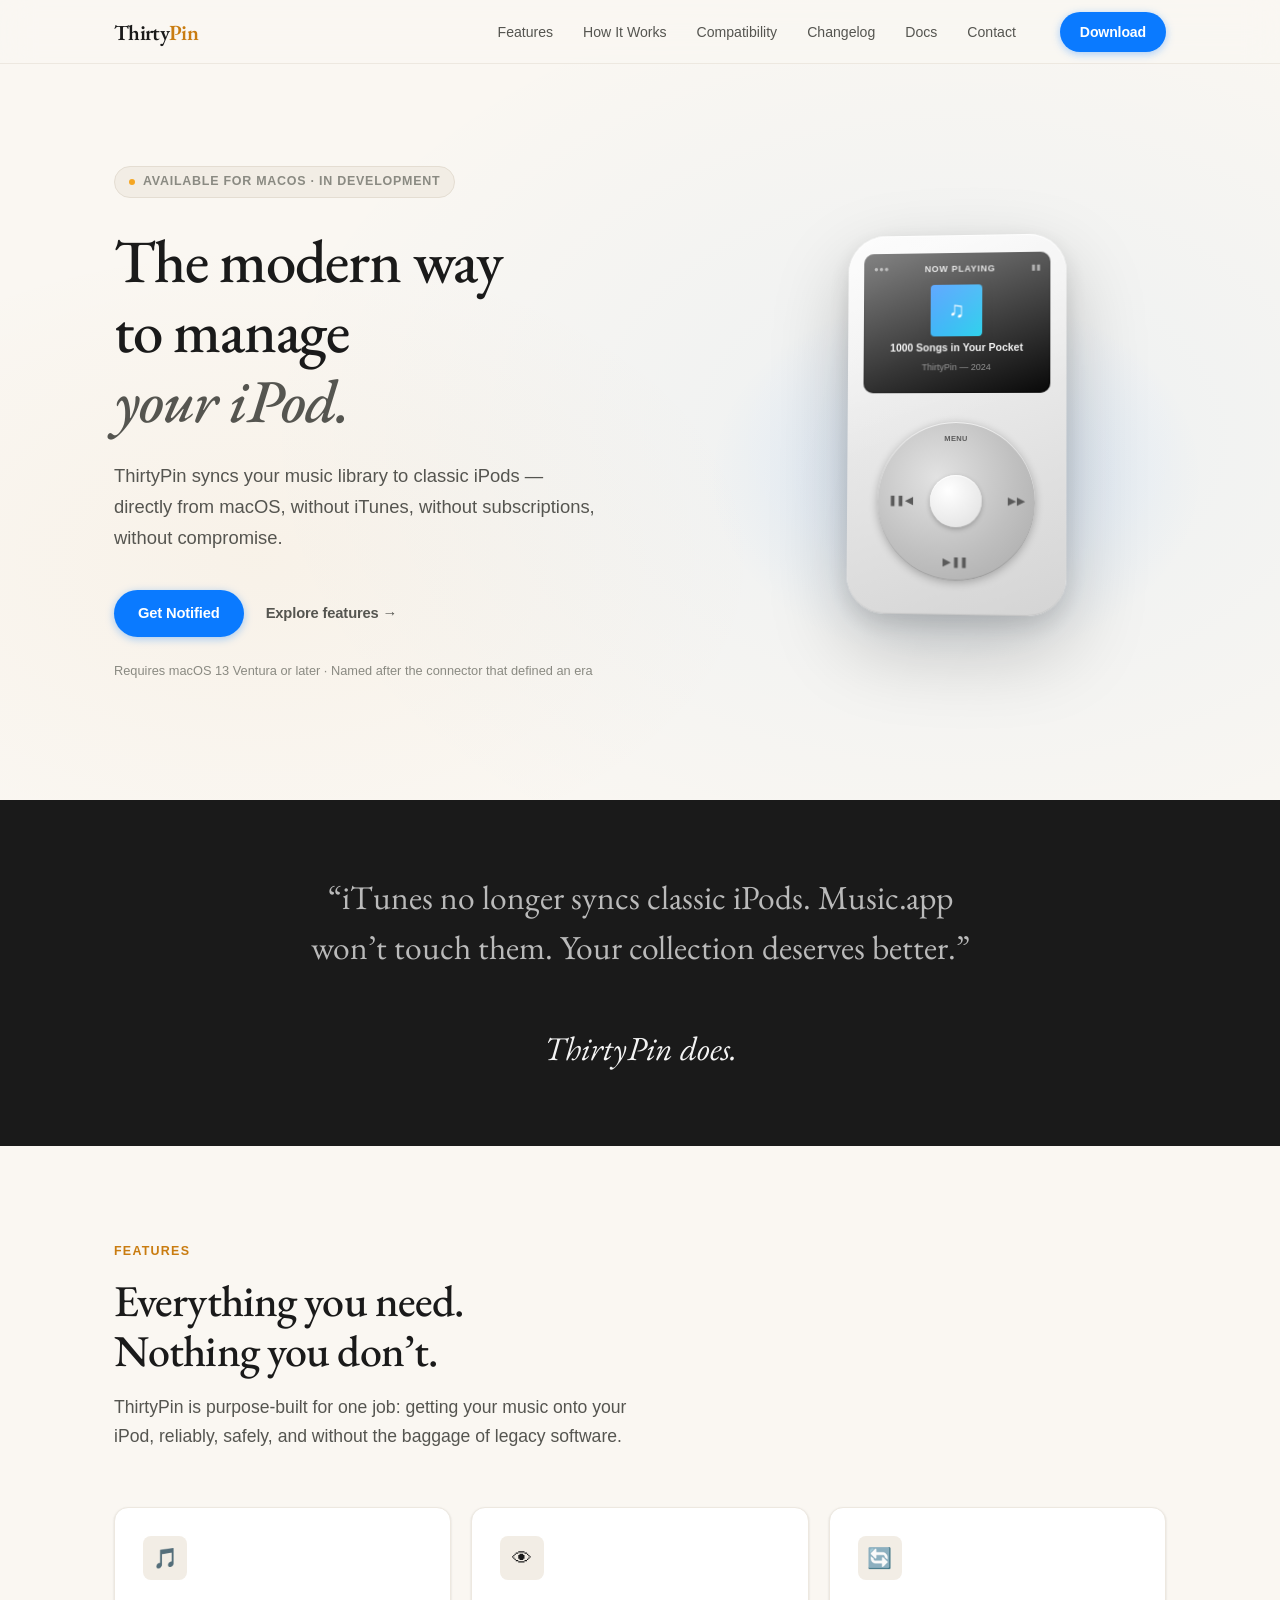
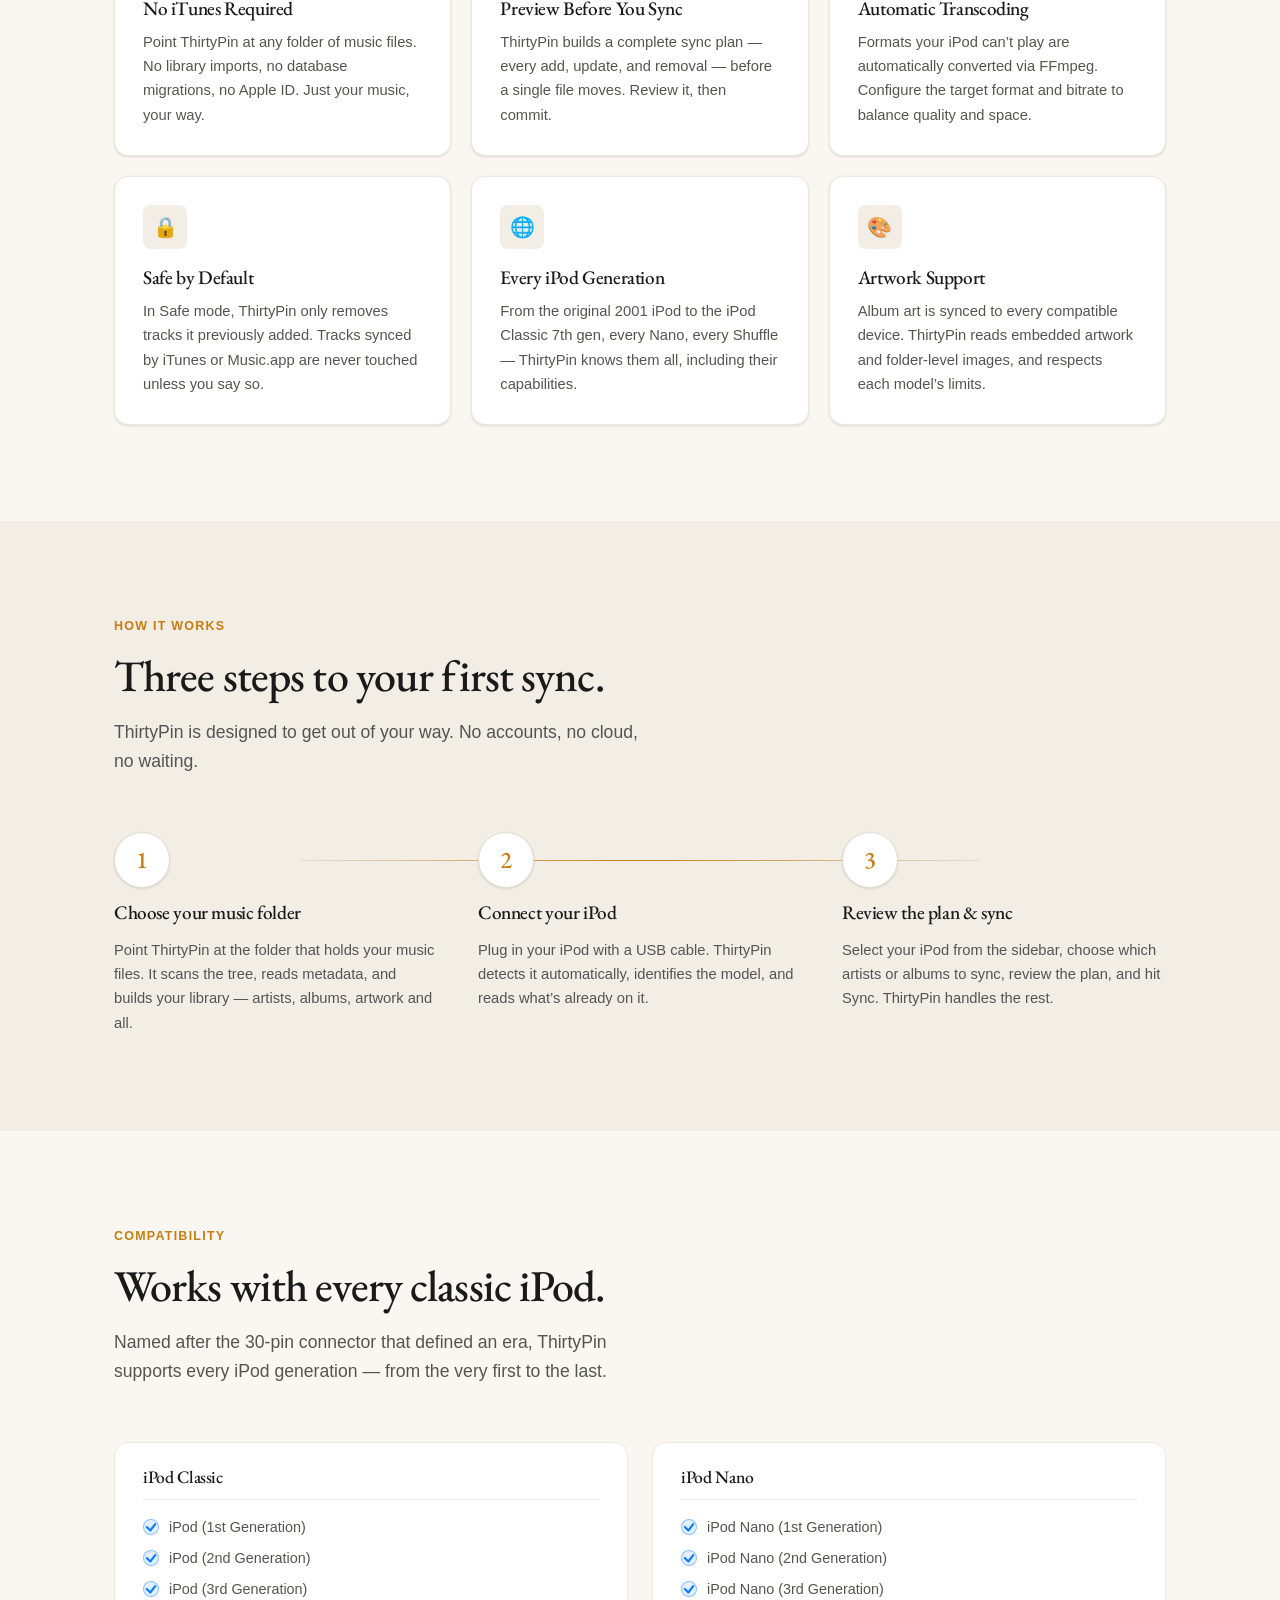
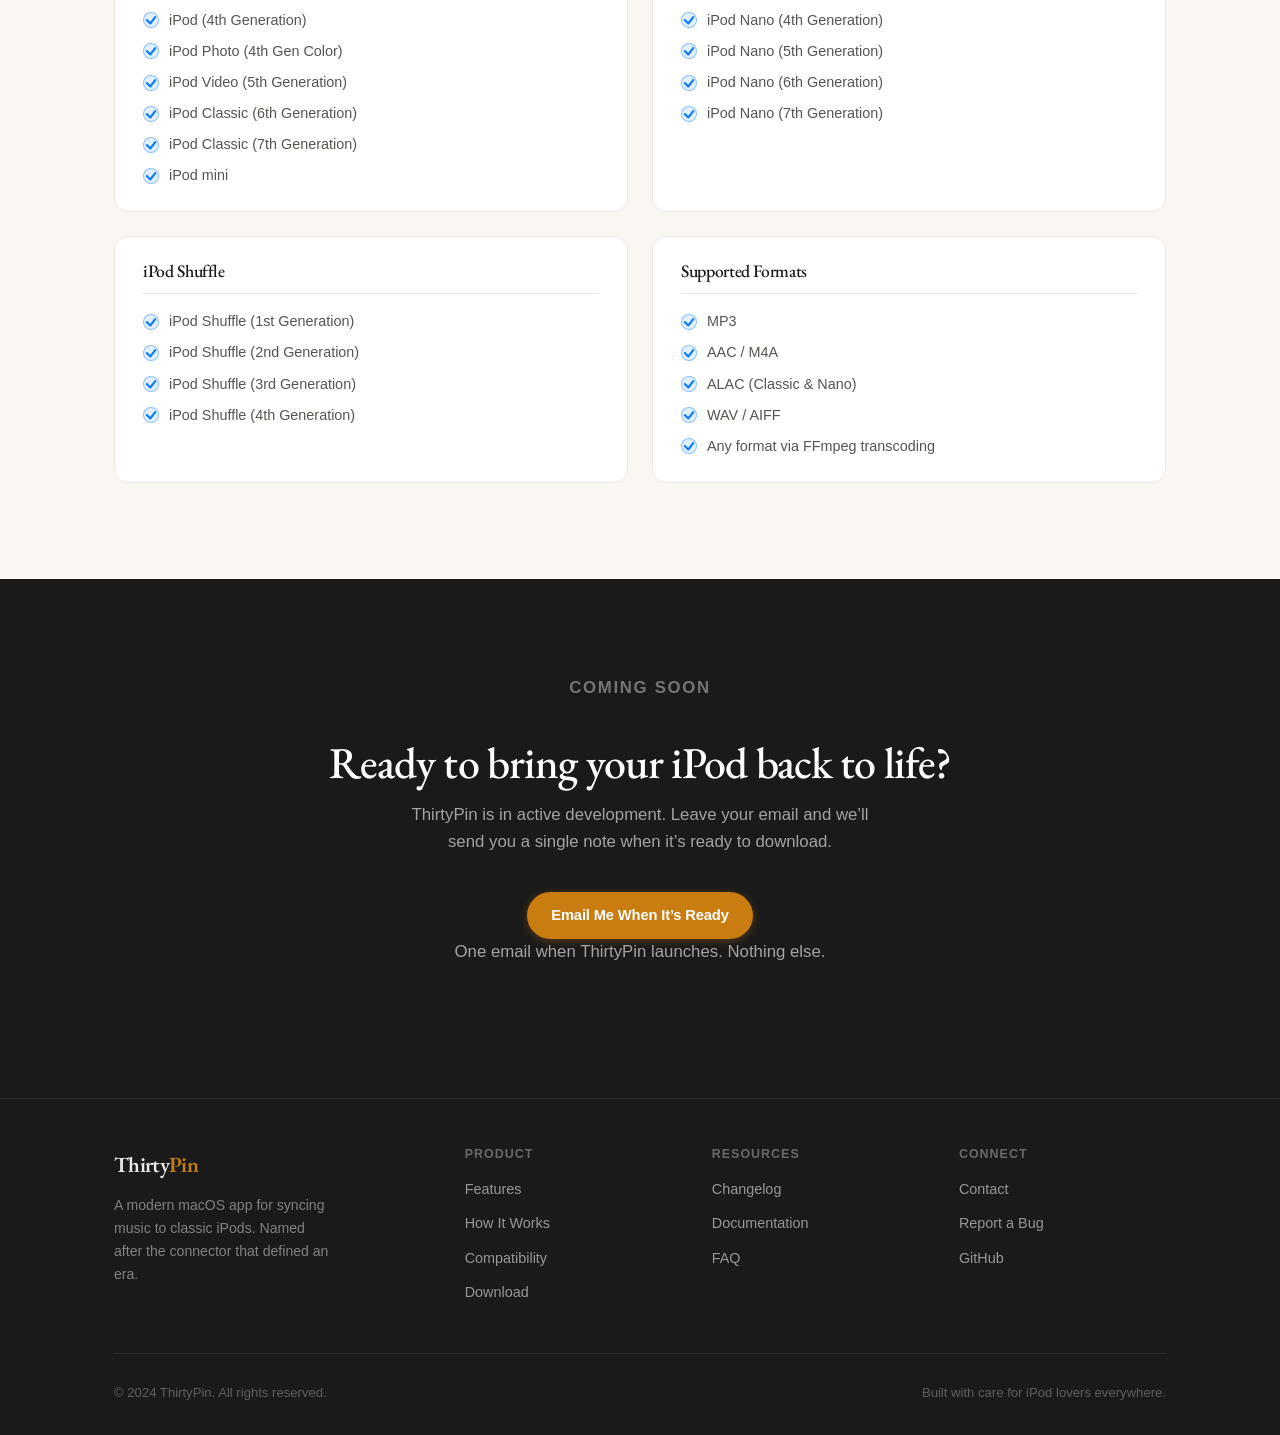
==== index.html @ 33ec05eb "Initial website for ThirtyPin Static marketing site with landing page, changelog, docs/FAQ, and cont" ====
<!DOCTYPE html>
<html lang="en">
<head>
  <meta charset="UTF-8">
  <meta name="viewport" content="width=device-width, initial-scale=1.0">
  <title>ThirtyPin &mdash; The modern way to manage your iPod</title>
  <meta name="description" content="ThirtyPin is a native macOS app for syncing music libraries to classic iPods. No iTunes required. Supports every iPod ever made.">
  <meta property="og:title" content="ThirtyPin &mdash; The modern way to manage your iPod">
  <meta property="og:description" content="Sync your music library to classic iPods, directly from macOS. No iTunes, no subscriptions.">
  <meta property="og:type" content="website">
  <link rel="preconnect" href="https://fonts.googleapis.com">
  <link rel="preconnect" href="https://fonts.gstatic.com" crossorigin>
  <link href="https://fonts.googleapis.com/css2?family=EB+Garamond:ital,wght@0,400;0,500;0,600;1,400;1,500&display=swap" rel="stylesheet">
  <link rel="stylesheet" href="css/style.css">
</head>
<body>

<!-- ===== NAV ===== -->
<nav class="nav" aria-label="Main navigation">
  <div class="container nav-inner">
    <a href="index.html" class="logo">Thirty<span class="logo-pin">Pin</span></a>
    <ul class="nav-links">
      <li><a href="#features">Features</a></li>
      <li><a href="#how-it-works">How It Works</a></li>
      <li><a href="#compatibility">Compatibility</a></li>
      <li><a href="changelog.html">Changelog</a></li>
      <li><a href="docs.html">Docs</a></li>
      <li><a href="contact.html">Contact</a></li>
    </ul>
    <a href="#download" class="btn btn-primary nav-cta">Download</a>
    <button class="hamburger" aria-label="Open menu" aria-expanded="false">
      <span></span><span></span><span></span>
    </button>
  </div>
</nav>

<!-- Mobile nav drawer -->
<div class="mobile-nav" role="navigation">
  <a href="#features">Features</a>
  <a href="#how-it-works">How It Works</a>
  <a href="#compatibility">Compatibility</a>
  <a href="changelog.html">Changelog</a>
  <a href="docs.html">Docs</a>
  <a href="contact.html">Contact</a>
  <a href="#download" class="btn btn-primary" style="margin-top:8px;justify-content:center;">Download</a>
</div>

<main>

  <!-- ===== HERO ===== -->
  <section class="hero">
    <div class="container hero-inner">

      <div class="hero-text">
        <div class="hero-label">
          <span class="hero-label-dot"></span>
          Available for macOS &middot; In Development
        </div>
        <h1 class="hero-title">
          The modern way<br>
          to manage<br>
          <em>your iPod.</em>
        </h1>
        <p class="hero-desc">
          ThirtyPin syncs your music library to classic iPods&nbsp;&mdash; directly from macOS,
          without iTunes, without subscriptions, without compromise.
        </p>
        <div class="hero-actions">
          <a href="#download" class="btn btn-primary">Get Notified</a>
          <a href="#features" class="btn btn-ghost">Explore features &rarr;</a>
        </div>
        <p class="hero-note">Requires macOS 13 Ventura or later &middot; Named after the connector that defined an era</p>
      </div>

      <div class="hero-visual">
        <div class="ipod-glow"></div>
        <div class="ipod-wrap">
          <div class="ipod" aria-hidden="true">

            <!-- Screen -->
            <div class="ipod-screen">
              <div class="now-playing">
                <div class="np-header">
                  <span>&#9679;&#9679;&#9679;</span>
                  <span class="np-header-title">Now Playing</span>
                  <span>&#9646;&#9646;</span>
                </div>
                <div class="np-art">
                  <span class="np-art-note">&#9835;</span>
                </div>
                <div class="np-track">1000 Songs in Your Pocket</div>
                <div class="np-artist">ThirtyPin &mdash; 2024</div>
                <div class="np-progress-track">
                  <div class="np-progress-fill"></div>
                </div>
                <div class="np-times">
                  <span>1:23</span>
                  <span>-2:47</span>
                </div>
              </div>
            </div>

            <!-- Click wheel -->
            <div class="ipod-controls">
              <div class="ipod-wheel">
                <span class="wheel-label top">MENU</span>
                <span class="wheel-label right">&#9654;&#9654;</span>
                <span class="wheel-label bottom">&#9654;&#10074;&#10074;</span>
                <span class="wheel-label left">&#10074;&#10074;&#9664;</span>
                <div class="wheel-center"></div>
              </div>
            </div>

          </div>
        </div>
      </div>

    </div>
  </section>

  <!-- ===== PROBLEM BAND ===== -->
  <section class="problem-band">
    <div class="container">
      <blockquote class="problem-quote">
        &ldquo;iTunes no longer syncs classic iPods. Music.app won&rsquo;t touch them.
        Your collection deserves better.&rdquo;<br><br>
        <em>ThirtyPin does.</em>
      </blockquote>
    </div>
  </section>

  <!-- ===== FEATURES ===== -->
  <section id="features" class="features">
    <div class="container">
      <p class="eyebrow fade-up">Features</p>
      <h2 class="section-title fade-up">Everything you need.<br>Nothing you don&rsquo;t.</h2>
      <p class="section-subtitle fade-up">
        ThirtyPin is purpose-built for one job: getting your music onto your iPod,
        reliably, safely, and without the baggage of legacy software.
      </p>

      <div class="feature-grid">

        <div class="feature-card fade-up">
          <div class="feature-icon">&#127925;</div>
          <h3>No iTunes Required</h3>
          <p>Point ThirtyPin at any folder of music files. No library imports, no database migrations, no Apple ID. Just your music, your way.</p>
        </div>

        <div class="feature-card fade-up">
          <div class="feature-icon">&#128065;</div>
          <h3>Preview Before You Sync</h3>
          <p>ThirtyPin builds a complete sync plan &mdash; every add, update, and removal &mdash; before a single file moves. Review it, then commit.</p>
        </div>

        <div class="feature-card fade-up">
          <div class="feature-icon">&#128260;</div>
          <h3>Automatic Transcoding</h3>
          <p>Formats your iPod can&rsquo;t play are automatically converted via FFmpeg. Configure the target format and bitrate to balance quality and space.</p>
        </div>

        <div class="feature-card fade-up">
          <div class="feature-icon">&#128274;</div>
          <h3>Safe by Default</h3>
          <p>In Safe mode, ThirtyPin only removes tracks it previously added. Tracks synced by iTunes or Music.app are never touched unless you say so.</p>
        </div>

        <div class="feature-card fade-up">
          <div class="feature-icon">&#127760;</div>
          <h3>Every iPod Generation</h3>
          <p>From the original 2001 iPod to the iPod Classic 7th gen, every Nano, every Shuffle &mdash; ThirtyPin knows them all, including their capabilities.</p>
        </div>

        <div class="feature-card fade-up">
          <div class="feature-icon">&#127912;</div>
          <h3>Artwork Support</h3>
          <p>Album art is synced to every compatible device. ThirtyPin reads embedded artwork and folder-level images, and respects each model&rsquo;s limits.</p>
        </div>

      </div>
    </div>
  </section>

  <!-- ===== HOW IT WORKS ===== -->
  <section id="how-it-works" class="how-it-works">
    <div class="container">
      <p class="eyebrow fade-up">How It Works</p>
      <h2 class="section-title fade-up">Three steps to your first sync.</h2>
      <p class="section-subtitle fade-up">
        ThirtyPin is designed to get out of your way. No accounts, no cloud, no waiting.
      </p>

      <div class="steps">

        <div class="step fade-up">
          <div class="step-number">1</div>
          <h3>Choose your music folder</h3>
          <p>
            Point ThirtyPin at the folder that holds your music files. It scans the tree,
            reads metadata, and builds your library &mdash; artists, albums, artwork and all.
          </p>
        </div>

        <div class="step fade-up">
          <div class="step-number">2</div>
          <h3>Connect your iPod</h3>
          <p>
            Plug in your iPod with a USB cable. ThirtyPin detects it automatically,
            identifies the model, and reads what&rsquo;s already on it.
          </p>
        </div>

        <div class="step fade-up">
          <div class="step-number">3</div>
          <h3>Review the plan &amp; sync</h3>
          <p>
            Select your iPod from the sidebar, choose which artists or albums to sync,
            review the plan, and hit Sync. ThirtyPin handles the rest.
          </p>
        </div>

      </div>
    </div>
  </section>

  <!-- ===== COMPATIBILITY ===== -->
  <section id="compatibility" class="compatibility">
    <div class="container">
      <p class="eyebrow fade-up">Compatibility</p>
      <h2 class="section-title fade-up">Works with every classic iPod.</h2>
      <p class="section-subtitle fade-up">
        Named after the 30-pin connector that defined an era, ThirtyPin supports
        every iPod generation &mdash; from the very first to the last.
      </p>

      <div class="device-categories fade-up">

        <div class="device-category">
          <h3>iPod Classic</h3>
          <ul class="device-list">
            <li class="device-item">iPod (1st Generation)</li>
            <li class="device-item">iPod (2nd Generation)</li>
            <li class="device-item">iPod (3rd Generation)</li>
            <li class="device-item">iPod (4th Generation)</li>
            <li class="device-item">iPod Photo (4th Gen Color)</li>
            <li class="device-item">iPod Video (5th Generation)</li>
            <li class="device-item">iPod Classic (6th Generation)</li>
            <li class="device-item">iPod Classic (7th Generation)</li>
            <li class="device-item">iPod mini</li>
          </ul>
        </div>

        <div class="device-category">
          <h3>iPod Nano</h3>
          <ul class="device-list">
            <li class="device-item">iPod Nano (1st Generation)</li>
            <li class="device-item">iPod Nano (2nd Generation)</li>
            <li class="device-item">iPod Nano (3rd Generation)</li>
            <li class="device-item">iPod Nano (4th Generation)</li>
            <li class="device-item">iPod Nano (5th Generation)</li>
            <li class="device-item">iPod Nano (6th Generation)</li>
            <li class="device-item">iPod Nano (7th Generation)</li>
          </ul>
        </div>

        <div class="device-category">
          <h3>iPod Shuffle</h3>
          <ul class="device-list">
            <li class="device-item">iPod Shuffle (1st Generation)</li>
            <li class="device-item">iPod Shuffle (2nd Generation)</li>
            <li class="device-item">iPod Shuffle (3rd Generation)</li>
            <li class="device-item">iPod Shuffle (4th Generation)</li>
          </ul>
        </div>

        <div class="device-category">
          <h3>Supported Formats</h3>
          <ul class="device-list">
            <li class="device-item">MP3</li>
            <li class="device-item">AAC / M4A</li>
            <li class="device-item">ALAC (Classic &amp; Nano)</li>
            <li class="device-item">WAV / AIFF</li>
            <li class="device-item">Any format via FFmpeg transcoding</li>
          </ul>
        </div>

      </div>
    </div>
  </section>

  <!-- ===== NOTIFY / DOWNLOAD ===== -->
  <section id="download" class="cta-band">
    <div class="container">
      <p class="eyebrow" style="color:rgba(255,255,255,0.4);">Coming Soon</p>
      <h2>Ready to bring your iPod back to life?</h2>
      <p>
        ThirtyPin is in active development. Leave your email and we&rsquo;ll
        send you a single note when it&rsquo;s ready to download.
      </p>
      <a href="mailto:add@later.com?subject=ThirtyPin%20%E2%80%94%20Launch%20Notification&body=Hi%2C%0A%0APlease%20add%20me%20to%20the%20ThirtyPin%20launch%20notification%20list.%0A%0AThanks!" class="btn btn-amber">
        Email Me When It&rsquo;s Ready
      </a>
      <p class="cta-note">One email when ThirtyPin launches. Nothing else.</p>
    </div>
  </section>

</main>

<!-- ===== FOOTER ===== -->
<footer class="footer">
  <div class="container">
    <div class="footer-inner">
      <div class="footer-brand">
        <a href="index.html" class="logo">Thirty<span class="logo-pin">Pin</span></a>
        <p>A modern macOS app for syncing music to classic iPods. Named after the connector that defined an era.</p>
      </div>

      <div class="footer-col">
        <h4>Product</h4>
        <ul>
          <li><a href="#features">Features</a></li>
          <li><a href="#how-it-works">How It Works</a></li>
          <li><a href="#compatibility">Compatibility</a></li>
          <li><a href="#download">Download</a></li>
        </ul>
      </div>

      <div class="footer-col">
        <h4>Resources</h4>
        <ul>
          <li><a href="changelog.html">Changelog</a></li>
          <li><a href="docs.html">Documentation</a></li>
          <li><a href="docs.html#faq">FAQ</a></li>
        </ul>
      </div>

      <div class="footer-col">
        <h4>Connect</h4>
        <ul>
          <li><a href="contact.html">Contact</a></li>
          <li><a href="contact.html#bug">Report a Bug</a></li>
          <li><a href="https://github.com" target="_blank" rel="noopener">GitHub</a></li>
        </ul>
      </div>
    </div>

    <div class="footer-bottom">
      <span>&copy; 2024 ThirtyPin. All rights reserved.</span>
      <span>Built with care for iPod lovers everywhere.</span>
    </div>
  </div>
</footer>

<script src="js/main.js"></script>
</body>
</html>
---- css/style.css ----
/* ============================================================
   ThirtyPin — stylesheet
   Early 2000s Apple aesthetic · EB Garamond headings · Warm cream
   ============================================================ */

/* === ROOT VARIABLES === */
:root {
  --color-bg:        #FAF7F2;
  --color-bg-card:   #FFFFFF;
  --color-bg-dark:   #1A1A1A;
  --color-bg-mid:    #F2EDE5;

  --color-blue:      #0A7AFF;
  --color-blue-dark: #005FCC;
  --color-amber:     #C97C10;
  --color-amber-lt:  #F5A623;

  --color-text:      #1A1A1A;
  --color-text-2:    #555550;
  --color-text-3:    #8A8A82;
  --color-border:    #E4DDD2;
  --color-border-lt: #EDE8E0;

  --font-serif:  'EB Garamond', Georgia, 'Times New Roman', serif;
  --font-sans:   'Helvetica Neue', -apple-system, BlinkMacSystemFont, sans-serif;

  --radius-sm:   8px;
  --radius-md:   14px;
  --radius-lg:   24px;
  --radius-full: 9999px;

  --shadow-sm:   0 1px 3px rgba(0,0,0,0.08), 0 1px 2px rgba(0,0,0,0.05);
  --shadow-md:   0 4px 16px rgba(0,0,0,0.08), 0 1px 4px rgba(0,0,0,0.05);
  --shadow-lg:   0 16px 48px rgba(0,0,0,0.14), 0 4px 12px rgba(0,0,0,0.08);
  --shadow-xl:   0 32px 80px rgba(0,0,0,0.22), 0 8px 24px rgba(0,0,0,0.12);

  --nav-h: 64px;
  --container: 1100px;
  --gap: 24px;
}

/* === RESET & BASE === */
*, *::before, *::after {
  box-sizing: border-box;
  margin: 0;
  padding: 0;
}

html {
  scroll-behavior: smooth;
  -webkit-text-size-adjust: 100%;
}

body {
  font-family: var(--font-sans);
  font-size: 1rem;
  line-height: 1.6;
  color: var(--color-text);
  background-color: var(--color-bg);
  -webkit-font-smoothing: antialiased;
}

img, svg { display: block; max-width: 100%; }
a { color: inherit; text-decoration: none; }
ul { list-style: none; }
button { cursor: pointer; font: inherit; border: none; background: none; }
input, textarea, select { font: inherit; }

/* === LAYOUT === */
.container {
  max-width: var(--container);
  margin: 0 auto;
  padding: 0 var(--gap);
}

section {
  padding: 96px 0;
}

/* === TYPOGRAPHY === */
h1, h2, h3, h4 {
  font-family: var(--font-serif);
  font-weight: 500;
  line-height: 1.15;
  letter-spacing: -0.02em;
}

h1 { font-size: clamp(2.4rem, 5.5vw, 3.8rem); }
h2 { font-size: clamp(1.9rem, 3.5vw, 2.75rem); }
h3 { font-size: 1.4rem; }

.eyebrow {
  font-family: var(--font-sans);
  font-size: 0.78rem;
  font-weight: 600;
  letter-spacing: 0.1em;
  text-transform: uppercase;
  color: var(--color-amber);
  margin-bottom: 14px;
}

.section-title {
  margin-bottom: 16px;
}

.section-subtitle {
  font-size: 1.1rem;
  color: var(--color-text-2);
  max-width: 56ch;
  line-height: 1.65;
  margin-bottom: 56px;
}

/* === BUTTONS === */
.btn {
  display: inline-flex;
  align-items: center;
  gap: 8px;
  padding: 12px 24px;
  border-radius: var(--radius-full);
  font-size: 0.92rem;
  font-weight: 600;
  letter-spacing: -0.01em;
  transition: all 0.18s ease;
  white-space: nowrap;
}

.btn-primary {
  background: var(--color-blue);
  color: #fff;
  box-shadow: 0 2px 8px rgba(10, 122, 255, 0.35);
}

.btn-primary:hover {
  background: var(--color-blue-dark);
  box-shadow: 0 4px 16px rgba(10, 122, 255, 0.45);
  transform: translateY(-1px);
}

.btn-secondary {
  background: var(--color-bg-card);
  color: var(--color-text);
  border: 1.5px solid var(--color-border);
  box-shadow: var(--shadow-sm);
}

.btn-secondary:hover {
  border-color: var(--color-text-3);
  transform: translateY(-1px);
  box-shadow: var(--shadow-md);
}

.btn-ghost {
  color: var(--color-text-2);
  padding: 12px 8px;
}

.btn-ghost:hover {
  color: var(--color-text);
}

.btn-amber {
  background: var(--color-amber);
  color: #fff;
  box-shadow: 0 2px 8px rgba(201, 124, 16, 0.35);
}

.btn-amber:hover {
  background: #a8650c;
  transform: translateY(-1px);
}

/* === NAVIGATION === */
.nav {
  position: fixed;
  top: 0;
  left: 0;
  right: 0;
  height: var(--nav-h);
  z-index: 100;
  background: rgba(250, 247, 242, 0.85);
  -webkit-backdrop-filter: blur(16px);
  backdrop-filter: blur(16px);
  border-bottom: 1px solid var(--color-border-lt);
  transition: background 0.2s ease, box-shadow 0.2s ease;
}

.nav.scrolled {
  background: rgba(250, 247, 242, 0.96);
  box-shadow: 0 1px 0 var(--color-border);
}

.nav-inner {
  display: flex;
  align-items: center;
  height: var(--nav-h);
  gap: 32px;
}

/* Logo */
.logo {
  font-family: var(--font-serif);
  font-size: 1.35rem;
  font-weight: 600;
  letter-spacing: -0.03em;
  color: var(--color-text);
  flex-shrink: 0;
}

.logo-pin {
  color: var(--color-amber);
}

/* Nav links */
.nav-links {
  display: flex;
  align-items: center;
  gap: 6px;
  margin-left: auto;
}

.nav-links a {
  font-size: 0.88rem;
  font-weight: 500;
  color: var(--color-text-2);
  padding: 6px 12px;
  border-radius: var(--radius-full);
  transition: color 0.15s, background 0.15s;
}

.nav-links a:hover,
.nav-links a.active {
  color: var(--color-text);
  background: var(--color-border-lt);
}

.nav-cta {
  flex-shrink: 0;
  padding: 9px 20px;
  font-size: 0.88rem;
}

/* Mobile hamburger */
.hamburger {
  display: none;
  flex-direction: column;
  gap: 5px;
  padding: 8px;
  margin-left: auto;
}

.hamburger span {
  display: block;
  width: 22px;
  height: 2px;
  background: var(--color-text);
  border-radius: 2px;
  transition: transform 0.2s, opacity 0.2s;
}

.hamburger.open span:nth-child(1) { transform: translateY(7px) rotate(45deg); }
.hamburger.open span:nth-child(2) { opacity: 0; }
.hamburger.open span:nth-child(3) { transform: translateY(-7px) rotate(-45deg); }

/* Mobile nav drawer */
.mobile-nav {
  display: none;
  position: fixed;
  top: var(--nav-h);
  left: 0;
  right: 0;
  background: var(--color-bg-card);
  border-bottom: 1px solid var(--color-border);
  padding: 16px var(--gap);
  z-index: 99;
  flex-direction: column;
  gap: 4px;
}

.mobile-nav.open { display: flex; }

.mobile-nav a {
  font-size: 1rem;
  font-weight: 500;
  padding: 12px 16px;
  border-radius: var(--radius-sm);
  color: var(--color-text);
}

.mobile-nav a:hover { background: var(--color-bg); }

/* === HERO === */
.hero {
  padding-top: calc(var(--nav-h) + 80px);
  padding-bottom: 96px;
  overflow: hidden;
  background:
    radial-gradient(ellipse 55% 60% at 75% 55%, rgba(10, 122, 255, 0.055), transparent),
    radial-gradient(ellipse 40% 40% at 20% 70%, rgba(201, 124, 16, 0.045), transparent),
    var(--color-bg);
}

.hero-inner {
  display: grid;
  grid-template-columns: 1fr 420px;
  align-items: center;
  gap: 64px;
  min-height: 560px;
}

.hero-label {
  display: inline-flex;
  align-items: center;
  gap: 8px;
  font-size: 0.78rem;
  font-weight: 600;
  letter-spacing: 0.06em;
  text-transform: uppercase;
  color: var(--color-text-3);
  background: var(--color-bg-mid);
  border: 1px solid var(--color-border);
  border-radius: var(--radius-full);
  padding: 5px 14px;
  margin-bottom: 28px;
}

.hero-label-dot {
  width: 6px;
  height: 6px;
  border-radius: 50%;
  background: var(--color-amber-lt);
  animation: pulse-dot 2s ease-in-out infinite;
}

@keyframes pulse-dot {
  0%, 100% { opacity: 1; transform: scale(1); }
  50%       { opacity: 0.5; transform: scale(0.75); }
}

.hero-title {
  margin-bottom: 24px;
  color: var(--color-text);
}

.hero-title em {
  font-style: italic;
  color: var(--color-text-2);
}

.hero-desc {
  font-size: 1.15rem;
  color: var(--color-text-2);
  line-height: 1.7;
  max-width: 48ch;
  margin-bottom: 36px;
}

.hero-actions {
  display: flex;
  align-items: center;
  gap: 14px;
  flex-wrap: wrap;
  margin-bottom: 24px;
}

.hero-note {
  font-size: 0.8rem;
  color: var(--color-text-3);
}

/* === iPod ILLUSTRATION === */
.hero-visual {
  display: flex;
  justify-content: center;
  align-items: center;
  position: relative;
}

.ipod-wrap {
  position: relative;
  transform: perspective(1200px) rotateY(-6deg) rotateX(2deg);
  transform-style: preserve-3d;
  transition: transform 0.6s ease;
}

.ipod-wrap:hover {
  transform: perspective(1200px) rotateY(-2deg) rotateX(1deg);
}

/* Glow behind iPod */
.ipod-glow {
  position: absolute;
  inset: -20%;
  background: radial-gradient(ellipse 60% 50% at 50% 60%, rgba(10, 122, 255, 0.12), transparent 70%);
  z-index: 0;
  pointer-events: none;
}

.ipod {
  position: relative;
  z-index: 1;
  width: 220px;
  height: 380px;
  background: linear-gradient(160deg, #FAFAFA 0%, #D4D4D4 100%);
  border-radius: 38px;
  box-shadow:
    var(--shadow-xl),
    inset 0 1px 1px rgba(255,255,255,0.9),
    inset 0 -1px 1px rgba(0,0,0,0.08);
  padding: 18px 16px 20px;
  display: flex;
  flex-direction: column;
  align-items: center;
  gap: 14px;
}

/* Plastic sheen */
.ipod::before {
  content: '';
  position: absolute;
  inset: 0;
  border-radius: 38px;
  background: linear-gradient(160deg, rgba(255,255,255,0.55) 0%, transparent 50%);
  pointer-events: none;
}

/* Screen */
.ipod-screen {
  width: 100%;
  aspect-ratio: 4/3;
  background: #0A0A0A;
  border-radius: 10px;
  overflow: hidden;
  box-shadow:
    inset 0 0 0 1.5px rgba(0,0,0,0.5),
    inset 0 1px 0 rgba(255,255,255,0.06);
  flex-shrink: 0;
}

/* iPod "Now Playing" screen content */
.now-playing {
  height: 100%;
  padding: 9px 10px;
  color: #fff;
  font-family: var(--font-sans);
  display: flex;
  flex-direction: column;
  gap: 5px;
}

.np-header {
  display: flex;
  justify-content: space-between;
  align-items: center;
  font-size: 8px;
  color: rgba(255,255,255,0.55);
  letter-spacing: 0.05em;
}

.np-header-title {
  font-size: 9px;
  font-weight: 600;
  color: rgba(255,255,255,0.85);
  letter-spacing: 0.08em;
  text-transform: uppercase;
}

.np-art {
  width: 52px;
  height: 52px;
  margin: 4px auto 0;
  border-radius: 4px;
  background: linear-gradient(135deg, #0A7AFF 0%, #00C8E8 100%);
  display: flex;
  align-items: center;
  justify-content: center;
  flex-shrink: 0;
  box-shadow: 0 3px 10px rgba(0,0,0,0.5);
}

.np-art-note {
  font-size: 22px;
  line-height: 1;
}

.np-track {
  text-align: center;
  font-size: 10.5px;
  font-weight: 600;
  color: rgba(255,255,255,0.95);
  line-height: 1.3;
}

.np-artist {
  text-align: center;
  font-size: 9px;
  color: rgba(255,255,255,0.5);
}

.np-progress-track {
  margin-top: 4px;
  height: 2px;
  background: rgba(255,255,255,0.15);
  border-radius: 1px;
  overflow: hidden;
}

.np-progress-fill {
  height: 100%;
  width: 38%;
  background: rgba(255,255,255,0.9);
  border-radius: 1px;
  animation: progress-anim 12s linear infinite;
}

@keyframes progress-anim {
  from { width: 10%; }
  to   { width: 90%; }
}

.np-times {
  display: flex;
  justify-content: space-between;
  font-size: 7.5px;
  color: rgba(255,255,255,0.4);
  margin-top: 2px;
}

/* Click wheel area */
.ipod-controls {
  display: flex;
  align-items: center;
  justify-content: center;
  flex: 1;
}

.ipod-wheel {
  width: 158px;
  height: 158px;
  border-radius: 50%;
  background: radial-gradient(circle at 38% 35%, #E2E2E2 0%, #C0C0C0 55%, #A8A8A8 100%);
  box-shadow:
    inset 0 1px 0 rgba(255,255,255,0.7),
    inset 0 -1px 0 rgba(0,0,0,0.15),
    0 2px 8px rgba(0,0,0,0.25);
  position: relative;
  display: flex;
  align-items: center;
  justify-content: center;
}

.wheel-center {
  width: 52px;
  height: 52px;
  border-radius: 50%;
  background: radial-gradient(circle at 35% 30%, #FFFFFF 0%, #DEDEDE 100%);
  box-shadow:
    0 2px 5px rgba(0,0,0,0.25),
    inset 0 1px 0 rgba(255,255,255,0.9);
  z-index: 2;
}

.wheel-label {
  position: absolute;
  font-size: 7.5px;
  font-weight: 600;
  color: #5A5A5A;
  letter-spacing: 0.04em;
  line-height: 1;
  pointer-events: none;
}

.wheel-label.top    { top: 13px;   left: 50%; transform: translateX(-50%); }
.wheel-label.bottom { bottom: 13px; left: 50%; transform: translateX(-50%); font-size: 10px; }
.wheel-label.left   { left: 11px;  top: 50%;  transform: translateY(-50%); font-size: 10px; }
.wheel-label.right  { right: 10px; top: 50%;  transform: translateY(-50%); font-size: 10px; }

/* === PROBLEM BAND === */
.problem-band {
  padding: 72px 0;
  background: var(--color-bg-dark);
  color: #fff;
}

.problem-quote {
  font-family: var(--font-serif);
  font-size: clamp(1.4rem, 3vw, 2.1rem);
  font-weight: 400;
  line-height: 1.5;
  text-align: center;
  max-width: 700px;
  margin: 0 auto;
  color: rgba(255,255,255,0.7);
}

.problem-quote em {
  font-style: italic;
  color: rgba(255,255,255,0.95);
}

/* === FEATURES === */
.features {
  background: var(--color-bg);
}

.feature-grid {
  display: grid;
  grid-template-columns: repeat(3, 1fr);
  gap: 20px;
}

.feature-card {
  background: var(--color-bg-card);
  border: 1px solid var(--color-border-lt);
  border-radius: var(--radius-md);
  padding: 28px;
  box-shadow: var(--shadow-sm);
  transition: box-shadow 0.2s, transform 0.2s, border-color 0.2s;
}

.feature-card:hover {
  box-shadow: var(--shadow-md);
  transform: translateY(-2px);
  border-color: var(--color-border);
}

.feature-icon {
  width: 44px;
  height: 44px;
  border-radius: var(--radius-sm);
  background: var(--color-bg-mid);
  display: flex;
  align-items: center;
  justify-content: center;
  margin-bottom: 18px;
  font-size: 20px;
  flex-shrink: 0;
}

.feature-card h3 {
  font-family: var(--font-serif);
  font-size: 1.2rem;
  font-weight: 500;
  margin-bottom: 10px;
}

.feature-card p {
  font-size: 0.92rem;
  color: var(--color-text-2);
  line-height: 1.65;
}

/* === HOW IT WORKS === */
.how-it-works {
  background: var(--color-bg-mid);
}

.steps {
  display: grid;
  grid-template-columns: repeat(3, 1fr);
  gap: 40px;
  position: relative;
}

/* Connecting line between steps */
.steps::before {
  content: '';
  position: absolute;
  top: 28px;
  left: calc(16.67% + 12px);
  right: calc(16.67% + 12px);
  height: 1px;
  background: linear-gradient(90deg,
    var(--color-border) 0%,
    var(--color-amber) 50%,
    var(--color-border) 100%
  );
  pointer-events: none;
}

.step {
  display: flex;
  flex-direction: column;
  align-items: flex-start;
  gap: 14px;
}

.step-number {
  width: 56px;
  height: 56px;
  border-radius: 50%;
  background: var(--color-bg-card);
  border: 1.5px solid var(--color-border);
  display: flex;
  align-items: center;
  justify-content: center;
  font-family: var(--font-serif);
  font-size: 1.5rem;
  font-weight: 500;
  color: var(--color-amber);
  box-shadow: var(--shadow-sm);
  flex-shrink: 0;
  position: relative;
  z-index: 1;
}

.step h3 {
  font-family: var(--font-serif);
  font-size: 1.2rem;
  font-weight: 500;
}

.step p {
  font-size: 0.92rem;
  color: var(--color-text-2);
  line-height: 1.65;
}

/* === COMPATIBILITY === */
.compatibility {
  background: var(--color-bg);
}

.device-categories {
  display: grid;
  grid-template-columns: repeat(2, 1fr);
  gap: 24px;
}

.device-category {
  background: var(--color-bg-card);
  border: 1px solid var(--color-border-lt);
  border-radius: var(--radius-md);
  padding: 24px 28px;
}

.device-category h3 {
  font-family: var(--font-serif);
  font-size: 1.1rem;
  font-weight: 500;
  margin-bottom: 16px;
  padding-bottom: 12px;
  border-bottom: 1px solid var(--color-border-lt);
}

.device-list {
  display: flex;
  flex-direction: column;
  gap: 8px;
}

.device-item {
  display: flex;
  align-items: center;
  gap: 10px;
  font-size: 0.9rem;
  color: var(--color-text-2);
}

.device-item::before {
  content: '';
  width: 16px;
  height: 16px;
  border-radius: 50%;
  background: rgba(10, 122, 255, 0.12);
  border: 1.5px solid rgba(10, 122, 255, 0.4);
  flex-shrink: 0;
  background-image: url("data:image/svg+xml,%3Csvg xmlns='http://www.w3.org/2000/svg' viewBox='0 0 10 10'%3E%3Cpath d='M2 5l2.5 2.5L8 3' stroke='%230A7AFF' stroke-width='1.5' stroke-linecap='round' stroke-linejoin='round' fill='none'/%3E%3C/svg%3E");
  background-repeat: no-repeat;
  background-position: center;
}

/* === CTA / NOTIFY BAND === */
.cta-band {
  background: var(--color-bg-dark);
  color: #fff;
  text-align: center;
}

.cta-band h2 {
  color: #fff;
  margin-bottom: 14px;
}

.cta-band p {
  color: rgba(255,255,255,0.6);
  font-size: 1.05rem;
  margin-bottom: 36px;
  max-width: 52ch;
  margin-left: auto;
  margin-right: auto;
}

.notify-form {
  display: flex;
  justify-content: center;
  gap: 10px;
  flex-wrap: wrap;
  margin-bottom: 16px;
}

.notify-form input[type="email"] {
  padding: 12px 20px;
  border-radius: var(--radius-full);
  border: 1.5px solid rgba(255,255,255,0.15);
  background: rgba(255,255,255,0.08);
  color: #fff;
  font-size: 0.95rem;
  width: 280px;
  max-width: 100%;
  outline: none;
  transition: border-color 0.15s;
}

.notify-form input[type="email"]::placeholder { color: rgba(255,255,255,0.35); }

.notify-form input[type="email"]:focus {
  border-color: rgba(255,255,255,0.45);
}

.cta-note {
  font-size: 0.8rem;
  color: rgba(255,255,255,0.35);
}

/* === FOOTER === */
.footer {
  background: var(--color-bg-dark);
  border-top: 1px solid rgba(255,255,255,0.06);
  padding: 48px 0 32px;
  color: rgba(255,255,255,0.6);
}

.footer-inner {
  display: grid;
  grid-template-columns: 1.5fr 1fr 1fr 1fr;
  gap: 40px;
  margin-bottom: 48px;
}

.footer-brand .logo {
  color: rgba(255,255,255,0.9);
  display: block;
  margin-bottom: 12px;
}

.footer-brand p {
  font-size: 0.88rem;
  line-height: 1.65;
  color: rgba(255,255,255,0.45);
  max-width: 28ch;
}

.footer-col h4 {
  font-family: var(--font-sans);
  font-size: 0.78rem;
  font-weight: 700;
  letter-spacing: 0.08em;
  text-transform: uppercase;
  color: rgba(255,255,255,0.35);
  margin-bottom: 14px;
}

.footer-col ul {
  display: flex;
  flex-direction: column;
  gap: 9px;
}

.footer-col a {
  font-size: 0.9rem;
  color: rgba(255,255,255,0.55);
  transition: color 0.15s;
}

.footer-col a:hover { color: rgba(255,255,255,0.95); }

.footer-bottom {
  border-top: 1px solid rgba(255,255,255,0.07);
  padding-top: 28px;
  display: flex;
  justify-content: space-between;
  align-items: center;
  flex-wrap: wrap;
  gap: 12px;
  font-size: 0.82rem;
  color: rgba(255,255,255,0.3);
}

.footer-bottom a {
  color: rgba(255,255,255,0.45);
  transition: color 0.15s;
}

.footer-bottom a:hover { color: rgba(255,255,255,0.9); }

/* === PAGE HEADER (inner pages) === */
.page-header {
  padding-top: calc(var(--nav-h) + 64px);
  padding-bottom: 64px;
  background:
    radial-gradient(ellipse 60% 70% at 80% 50%, rgba(201, 124, 16, 0.045), transparent),
    var(--color-bg);
  border-bottom: 1px solid var(--color-border-lt);
}

.page-header .eyebrow { margin-bottom: 10px; }

.page-header h1 {
  font-size: clamp(2rem, 4vw, 3rem);
  margin-bottom: 14px;
}

.page-header p {
  font-size: 1.05rem;
  color: var(--color-text-2);
  max-width: 52ch;
  line-height: 1.7;
}

/* === CHANGELOG PAGE === */
.changelog-page {
  padding: 80px 0 120px;
}

.changelog-timeline {
  max-width: 720px;
  display: flex;
  flex-direction: column;
  gap: 0;
}

.changelog-entry {
  display: grid;
  grid-template-columns: 140px 1fr;
  gap: 32px;
  position: relative;
  padding-bottom: 56px;
}

.changelog-entry:last-child { padding-bottom: 0; }

/* Vertical line */
.changelog-entry::after {
  content: '';
  position: absolute;
  left: 139px;
  top: 28px;
  bottom: 0;
  width: 1px;
  background: var(--color-border);
}

.changelog-entry:last-child::after { display: none; }

.changelog-meta {
  text-align: right;
  padding-top: 4px;
  position: relative;
}

/* Circle on the line */
.changelog-meta::after {
  content: '';
  position: absolute;
  right: -5px;
  top: 8px;
  width: 10px;
  height: 10px;
  border-radius: 50%;
  background: var(--color-bg-card);
  border: 2px solid var(--color-border);
  z-index: 1;
}

.changelog-entry.latest .changelog-meta::after {
  background: var(--color-amber);
  border-color: var(--color-amber);
}

.version-tag {
  display: inline-block;
  font-size: 0.82rem;
  font-weight: 700;
  color: var(--color-text-3);
  font-family: var(--font-sans);
  letter-spacing: 0.02em;
}

.changelog-date {
  font-size: 0.78rem;
  color: var(--color-text-3);
  margin-top: 4px;
  display: block;
}

.changelog-content h2 {
  font-size: 1.4rem;
  font-weight: 500;
  margin-bottom: 16px;
}

.changelog-badge {
  display: inline-block;
  font-size: 0.7rem;
  font-weight: 700;
  letter-spacing: 0.08em;
  text-transform: uppercase;
  padding: 3px 10px;
  border-radius: var(--radius-full);
  margin-bottom: 16px;
}

.badge-beta    { background: rgba(201,124,16,0.12); color: var(--color-amber); }
.badge-new     { background: rgba(10,122,255,0.1);  color: var(--color-blue);  }
.badge-fix     { background: rgba(34,197,94,0.1);   color: #16a34a; }
.badge-changed { background: rgba(168,85,247,0.1);  color: #7c3aed; }

.changelog-list {
  display: flex;
  flex-direction: column;
  gap: 8px;
}

.changelog-list li {
  display: flex;
  gap: 10px;
  font-size: 0.95rem;
  color: var(--color-text-2);
  line-height: 1.55;
}

.changelog-list li::before {
  content: '–';
  color: var(--color-text-3);
  flex-shrink: 0;
}

.changelog-section-label {
  font-size: 0.75rem;
  font-weight: 700;
  letter-spacing: 0.08em;
  text-transform: uppercase;
  color: var(--color-text-3);
  margin-top: 20px;
  margin-bottom: 10px;
}

/* === DOCS / FAQ PAGE === */
.docs-page {
  padding: 80px 0 120px;
}

.docs-layout {
  display: grid;
  grid-template-columns: 220px 1fr;
  gap: 56px;
  align-items: start;
}

.docs-sidebar {
  position: sticky;
  top: calc(var(--nav-h) + 24px);
}

.docs-sidebar h4 {
  font-family: var(--font-sans);
  font-size: 0.75rem;
  font-weight: 700;
  letter-spacing: 0.1em;
  text-transform: uppercase;
  color: var(--color-text-3);
  margin-bottom: 12px;
}

.docs-sidebar ul {
  display: flex;
  flex-direction: column;
  gap: 2px;
}

.docs-sidebar a {
  font-size: 0.9rem;
  color: var(--color-text-2);
  padding: 6px 12px;
  border-radius: var(--radius-sm);
  display: block;
  transition: background 0.15s, color 0.15s;
}

.docs-sidebar a:hover {
  background: var(--color-bg-mid);
  color: var(--color-text);
}

.docs-section {
  margin-bottom: 56px;
}

.docs-section h2 {
  font-size: 1.6rem;
  margin-bottom: 24px;
  padding-bottom: 14px;
  border-bottom: 1px solid var(--color-border-lt);
}

/* FAQ accordion using details/summary */
.faq-item {
  border: 1px solid var(--color-border-lt);
  border-radius: var(--radius-sm);
  margin-bottom: 8px;
  overflow: hidden;
}

.faq-item summary {
  cursor: pointer;
  padding: 16px 20px;
  font-weight: 500;
  font-size: 0.97rem;
  display: flex;
  justify-content: space-between;
  align-items: center;
  gap: 16px;
  list-style: none;
  user-select: none;
  transition: background 0.15s;
}

.faq-item summary::-webkit-details-marker { display: none; }

.faq-item summary:hover { background: var(--color-bg); }

.faq-item summary::after {
  content: '+';
  font-size: 1.2rem;
  font-weight: 300;
  color: var(--color-text-3);
  flex-shrink: 0;
  transition: transform 0.2s;
}

.faq-item[open] summary::after {
  transform: rotate(45deg);
}

.faq-item[open] summary {
  border-bottom: 1px solid var(--color-border-lt);
}

.faq-body {
  padding: 16px 20px;
  font-size: 0.93rem;
  color: var(--color-text-2);
  line-height: 1.7;
}

.faq-body p + p { margin-top: 10px; }
.faq-body ul { padding-left: 20px; list-style: disc; margin-top: 8px; }
.faq-body li { margin-bottom: 4px; }
.faq-body code {
  font-family: 'SF Mono', 'Fira Mono', monospace;
  font-size: 0.85em;
  background: var(--color-bg-mid);
  padding: 1px 6px;
  border-radius: 4px;
}

/* === CONTACT PAGE === */
.contact-page {
  padding: 80px 0 120px;
}

.contact-layout {
  display: grid;
  grid-template-columns: 1fr 380px;
  gap: 64px;
  align-items: start;
}

.contact-form-wrap h2 {
  font-size: 1.6rem;
  margin-bottom: 8px;
}

.contact-form-wrap > p {
  color: var(--color-text-2);
  margin-bottom: 32px;
  font-size: 0.95rem;
  line-height: 1.65;
}

.form-group {
  margin-bottom: 20px;
}

.form-group label {
  display: block;
  font-size: 0.85rem;
  font-weight: 600;
  margin-bottom: 7px;
  color: var(--color-text);
}

.form-group input,
.form-group select,
.form-group textarea {
  width: 100%;
  padding: 11px 16px;
  border: 1.5px solid var(--color-border);
  border-radius: var(--radius-sm);
  background: var(--color-bg-card);
  color: var(--color-text);
  font-size: 0.95rem;
  outline: none;
  transition: border-color 0.15s, box-shadow 0.15s;
}

.form-group input:focus,
.form-group select:focus,
.form-group textarea:focus {
  border-color: var(--color-blue);
  box-shadow: 0 0 0 3px rgba(10, 122, 255, 0.12);
}

.form-group textarea {
  min-height: 130px;
  resize: vertical;
}

.form-success {
  display: none;
  padding: 16px 20px;
  background: rgba(34,197,94,0.08);
  border: 1px solid rgba(34,197,94,0.3);
  border-radius: var(--radius-sm);
  color: #15803d;
  font-size: 0.92rem;
  margin-top: 12px;
}

.contact-sidebar {
  display: flex;
  flex-direction: column;
  gap: 20px;
  position: sticky;
  top: calc(var(--nav-h) + 24px);
}

.contact-card {
  background: var(--color-bg-card);
  border: 1px solid var(--color-border-lt);
  border-radius: var(--radius-md);
  padding: 24px;
}

.contact-card h3 {
  font-size: 1.05rem;
  font-weight: 500;
  margin-bottom: 8px;
}

.contact-card p {
  font-size: 0.88rem;
  color: var(--color-text-2);
  line-height: 1.65;
  margin-bottom: 16px;
}

/* === SCROLL ANIMATIONS === */
.fade-up {
  opacity: 0;
  transform: translateY(22px);
  transition: opacity 0.5s ease, transform 0.5s ease;
}

.fade-up.visible {
  opacity: 1;
  transform: none;
}

/* Staggered delay for grid children */
.feature-grid .feature-card:nth-child(1) { transition-delay: 0.05s; }
.feature-grid .feature-card:nth-child(2) { transition-delay: 0.10s; }
.feature-grid .feature-card:nth-child(3) { transition-delay: 0.15s; }
.feature-grid .feature-card:nth-child(4) { transition-delay: 0.20s; }
.feature-grid .feature-card:nth-child(5) { transition-delay: 0.25s; }
.feature-grid .feature-card:nth-child(6) { transition-delay: 0.30s; }

.steps .step:nth-child(1) { transition-delay: 0.05s; }
.steps .step:nth-child(2) { transition-delay: 0.15s; }
.steps .step:nth-child(3) { transition-delay: 0.25s; }

/* === RESPONSIVE === */
@media (max-width: 960px) {
  .hero-inner {
    grid-template-columns: 1fr;
    text-align: center;
    gap: 48px;
  }

  .hero-desc { max-width: none; margin-left: auto; margin-right: auto; }
  .hero-actions { justify-content: center; }
  .hero-visual { order: -1; }
  .ipod-wrap { transform: none !important; }

  .feature-grid { grid-template-columns: repeat(2, 1fr); }

  .footer-inner { grid-template-columns: 1fr 1fr; }

  .contact-layout { grid-template-columns: 1fr; }
  .contact-sidebar { position: static; }

  .docs-layout { grid-template-columns: 1fr; }
  .docs-sidebar { position: static; display: none; }
}

@media (max-width: 700px) {
  section { padding: 64px 0; }

  .nav-links, .nav-cta { display: none; }
  .hamburger { display: flex; }

  .feature-grid { grid-template-columns: 1fr; }

  .steps {
    grid-template-columns: 1fr;
    gap: 28px;
  }
  .steps::before { display: none; }

  .device-categories { grid-template-columns: 1fr; }

  .changelog-entry {
    grid-template-columns: 1fr;
    gap: 10px;
  }
  .changelog-entry::after { display: none; }
  .changelog-meta { text-align: left; }
  .changelog-meta::after { display: none; }

  .footer-inner { grid-template-columns: 1fr; gap: 28px; }

  .notify-form { flex-direction: column; align-items: center; }
  .notify-form input[type="email"] { width: 100%; max-width: 340px; }
}

@media (max-width: 460px) {
  h1 { font-size: 2.1rem; }
  h2 { font-size: 1.7rem; }
}
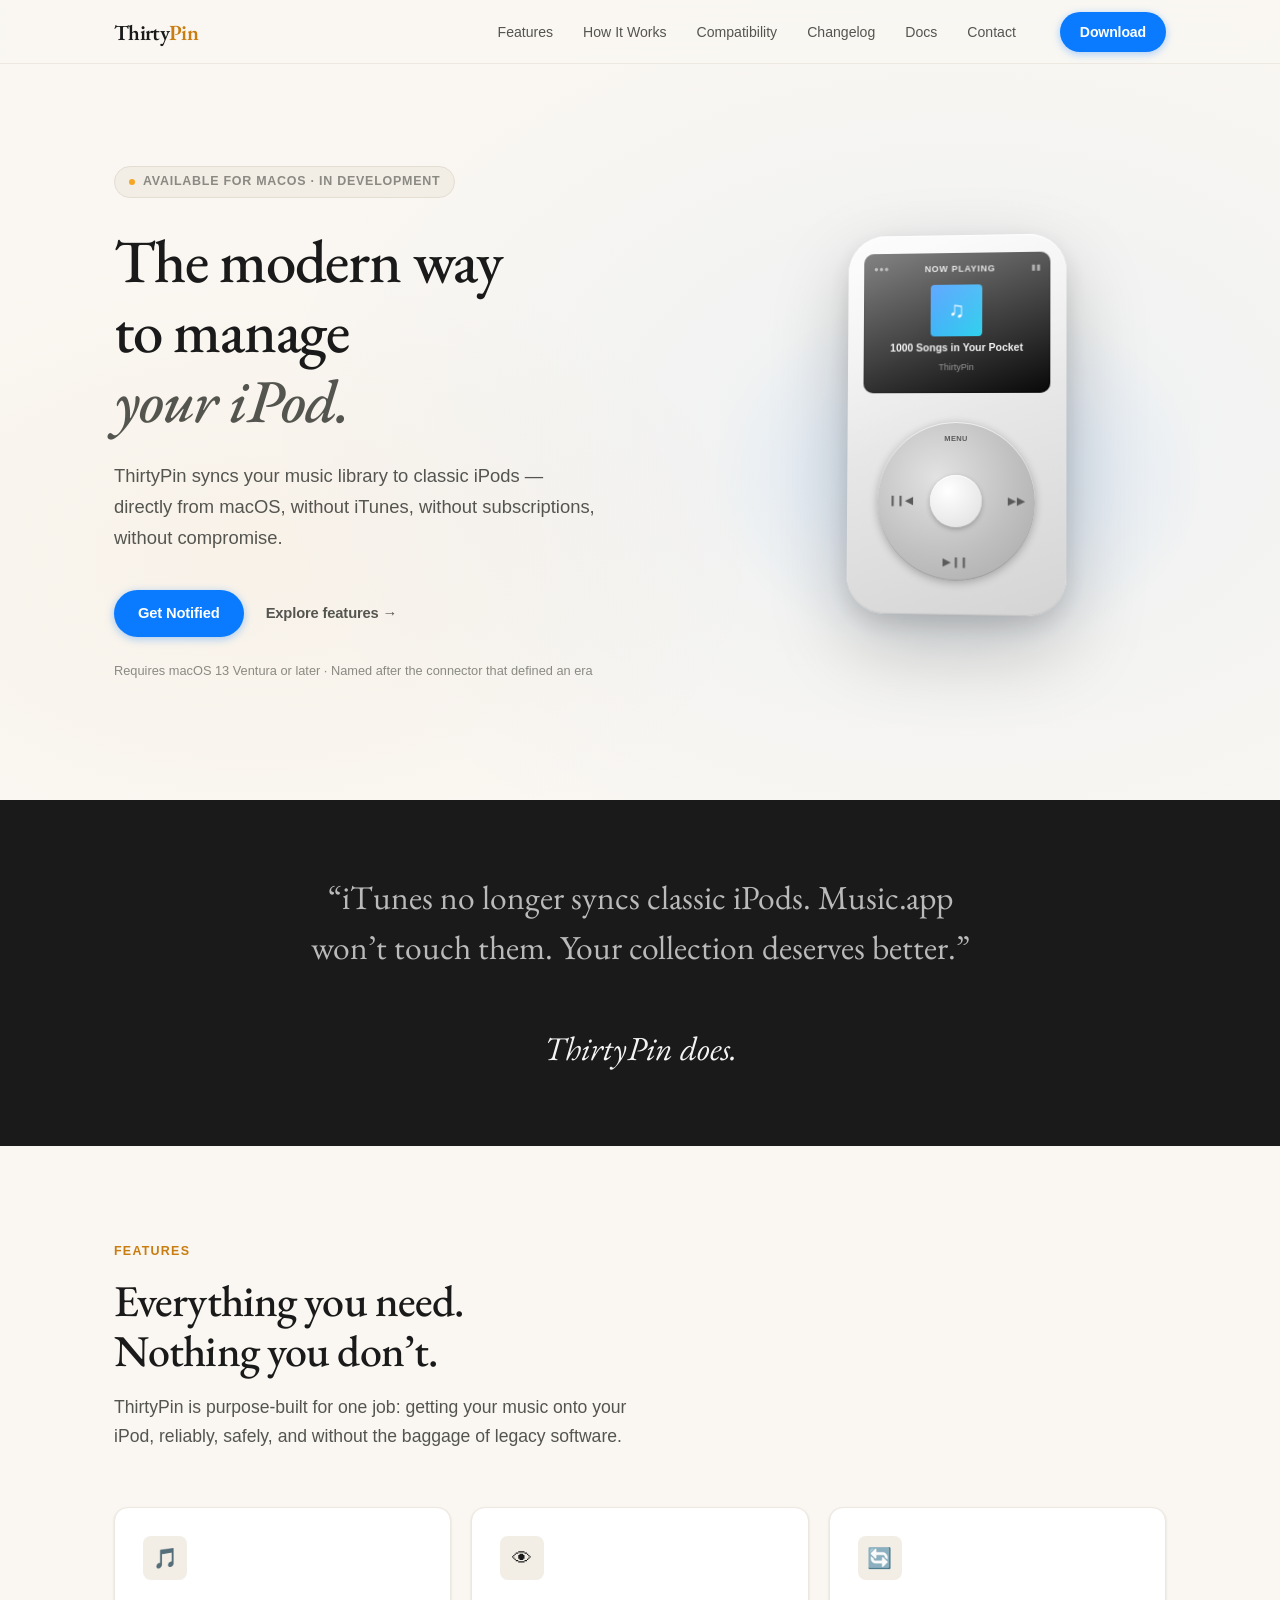
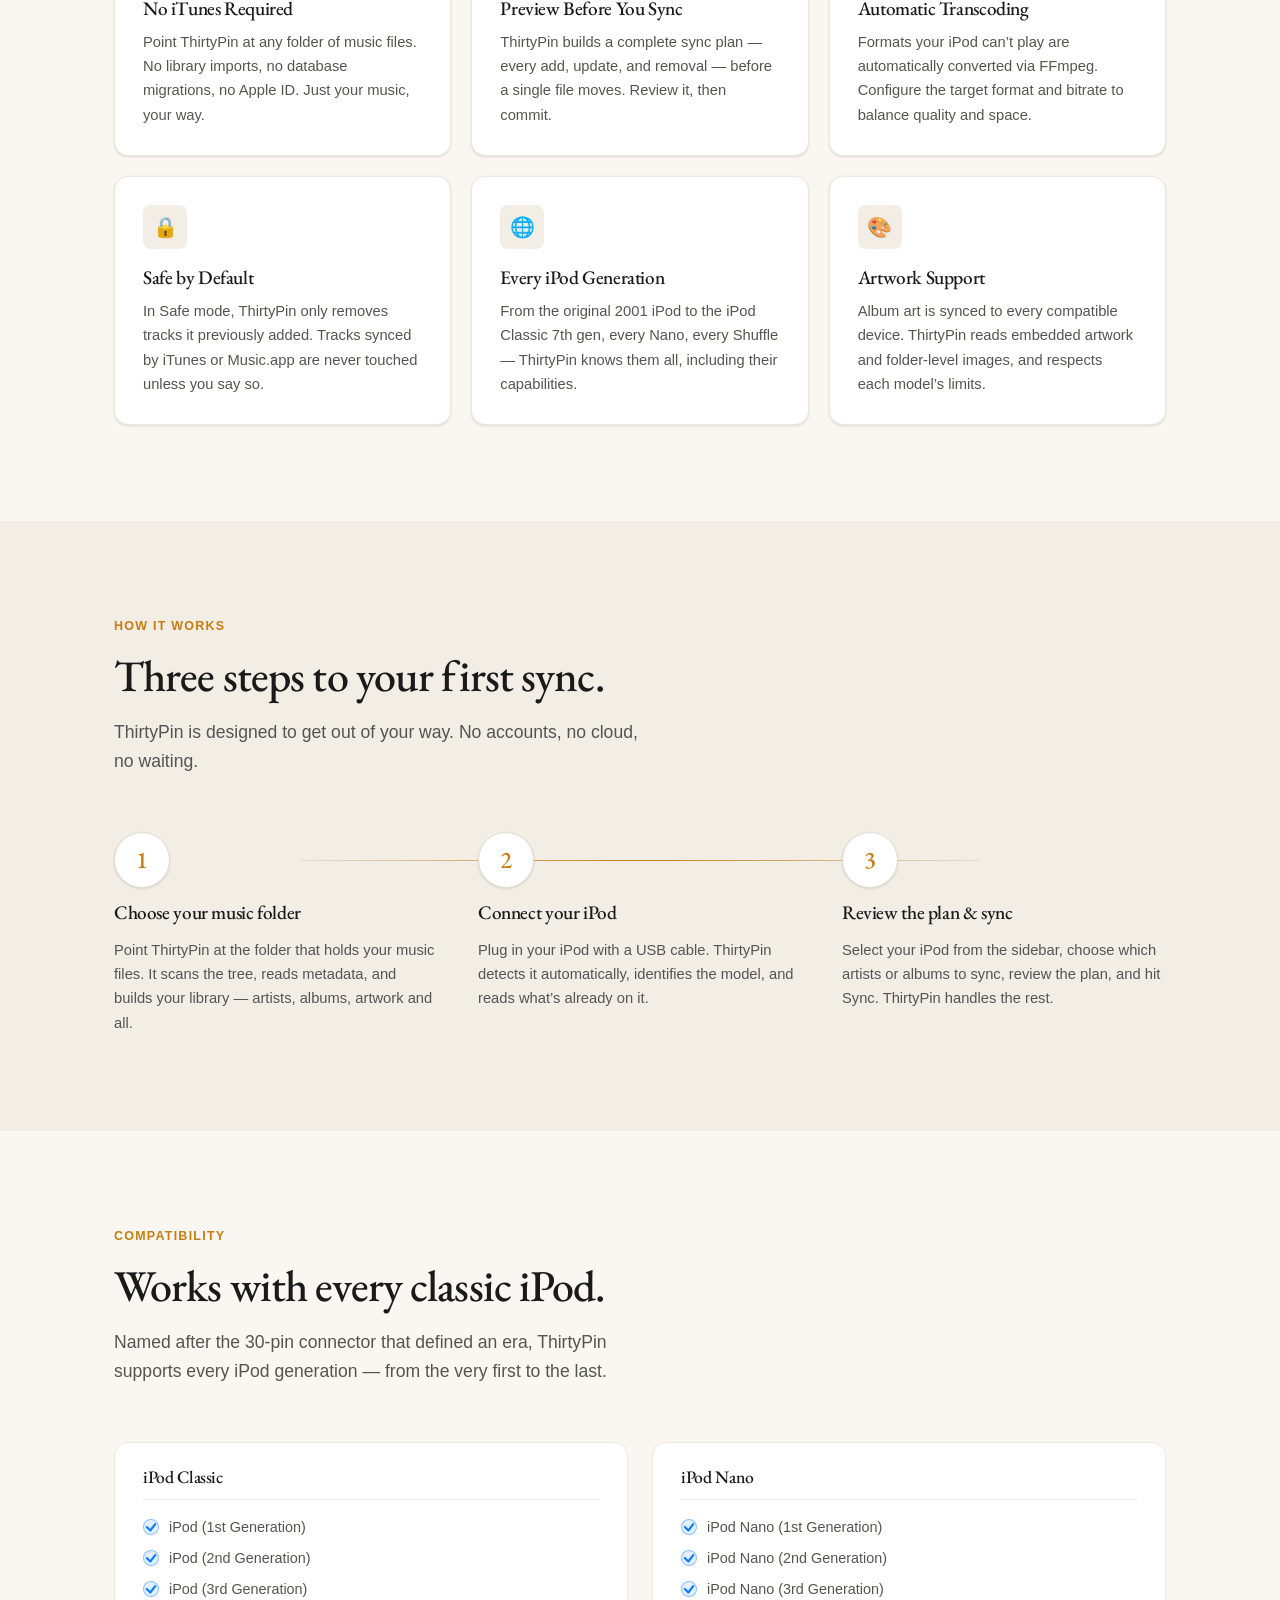
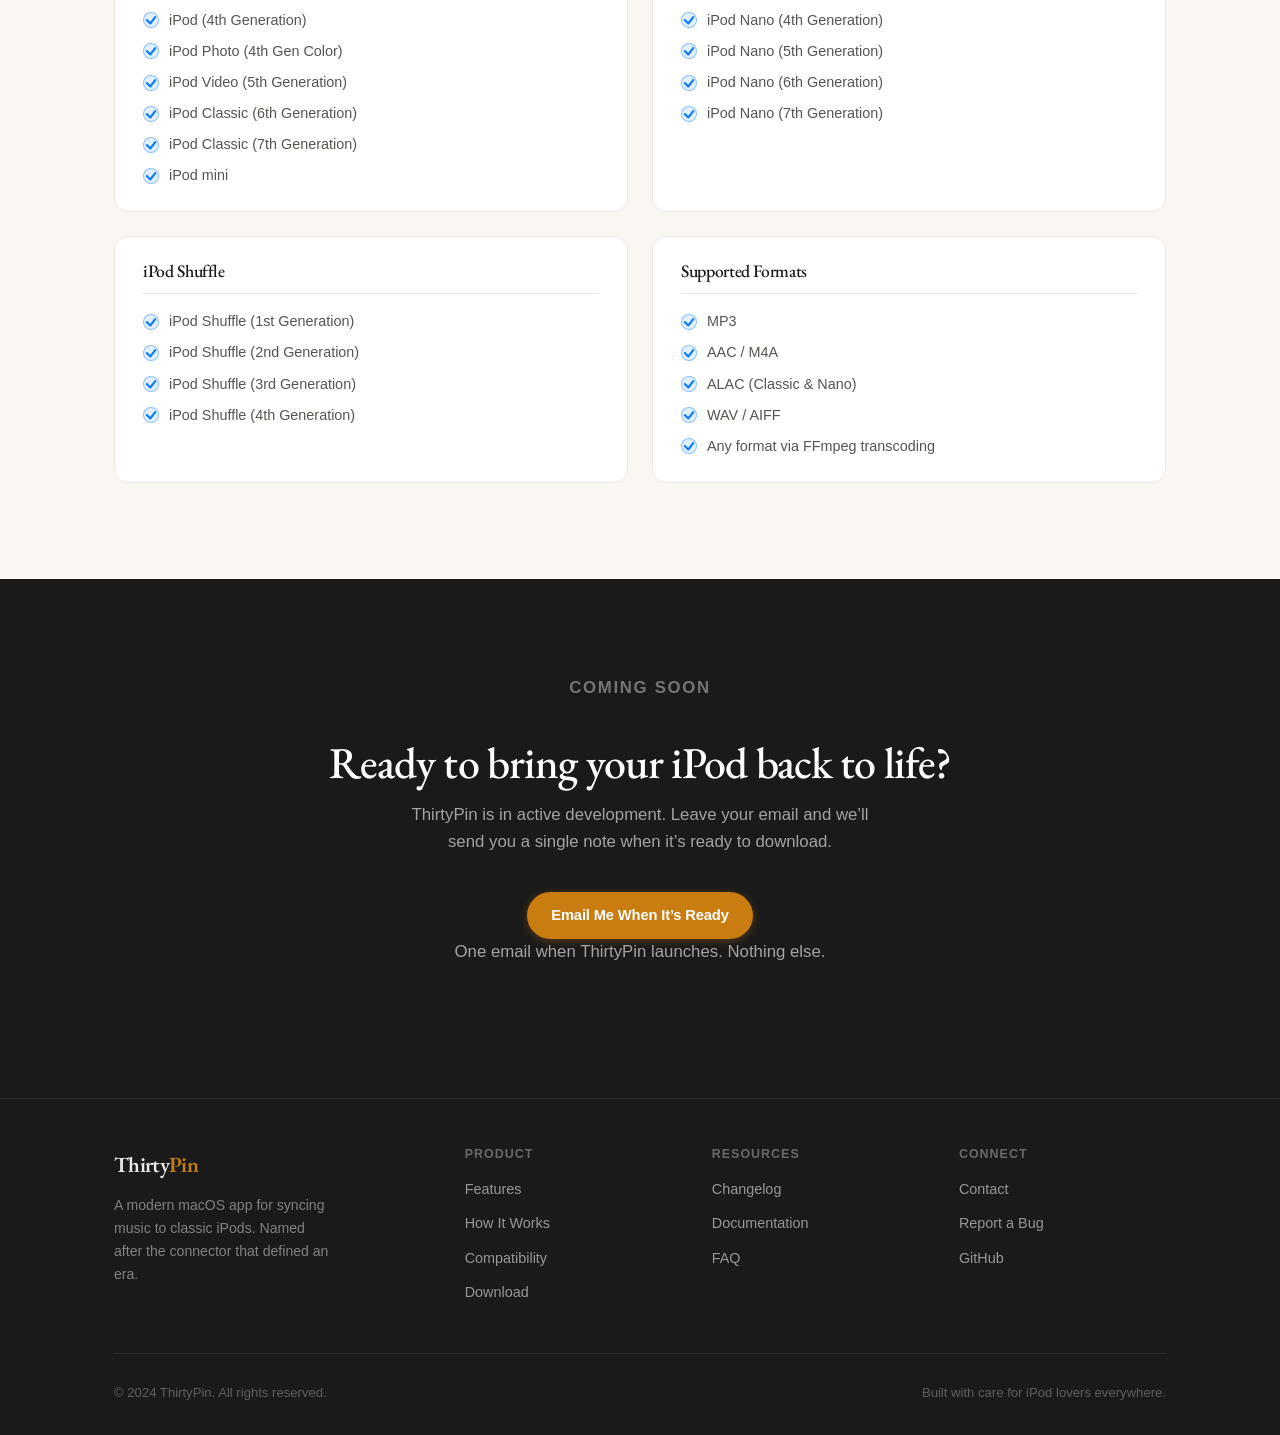
==== commit 3669c72e: "Update click wheel labels in index.html" ====
--- a/index.html
+++ b/index.html
@@ -8,6 +8,8 @@
   <meta property="og:title" content="ThirtyPin &mdash; The modern way to manage your iPod">
   <meta property="og:description" content="Sync your music library to classic iPods, directly from macOS. No iTunes, no subscriptions.">
   <meta property="og:type" content="website">
+  <meta property="og:url" content="https://thirtypin.app/">
+  <link rel="canonical" href="https://thirtypin.app/">
   <link rel="preconnect" href="https://fonts.googleapis.com">
   <link rel="preconnect" href="https://fonts.gstatic.com" crossorigin>
   <link href="https://fonts.googleapis.com/css2?family=EB+Garamond:ital,wght@0,400;0,500;0,600;1,400;1,500&display=swap" rel="stylesheet">
@@ -89,7 +91,7 @@
                   <span class="np-art-note">&#9835;</span>
                 </div>
                 <div class="np-track">1000 Songs in Your Pocket</div>
-                <div class="np-artist">ThirtyPin &mdash; 2024</div>
+                <div class="np-artist">ThirtyPin</div>
                 <div class="np-progress-track">
                   <div class="np-progress-fill"></div>
                 </div>
@@ -105,12 +107,12 @@
               <div class="ipod-wheel">
                 <span class="wheel-label top">MENU</span>
                 <span class="wheel-label right">&#9654;&#9654;</span>
-                <span class="wheel-label bottom">&#9654;&#10074;&#10074;</span>
-                <span class="wheel-label left">&#10074;&#10074;&#9664;</span>
+                <span class="wheel-label bottom">&#9654;&#10073;&#10073;</span>
+                <span class="wheel-label left">&#10073;&#10073;&#9664;</span>
                 <div class="wheel-center"></div>
               </div>
             </div>
-
+            
           </div>
         </div>
       </div>
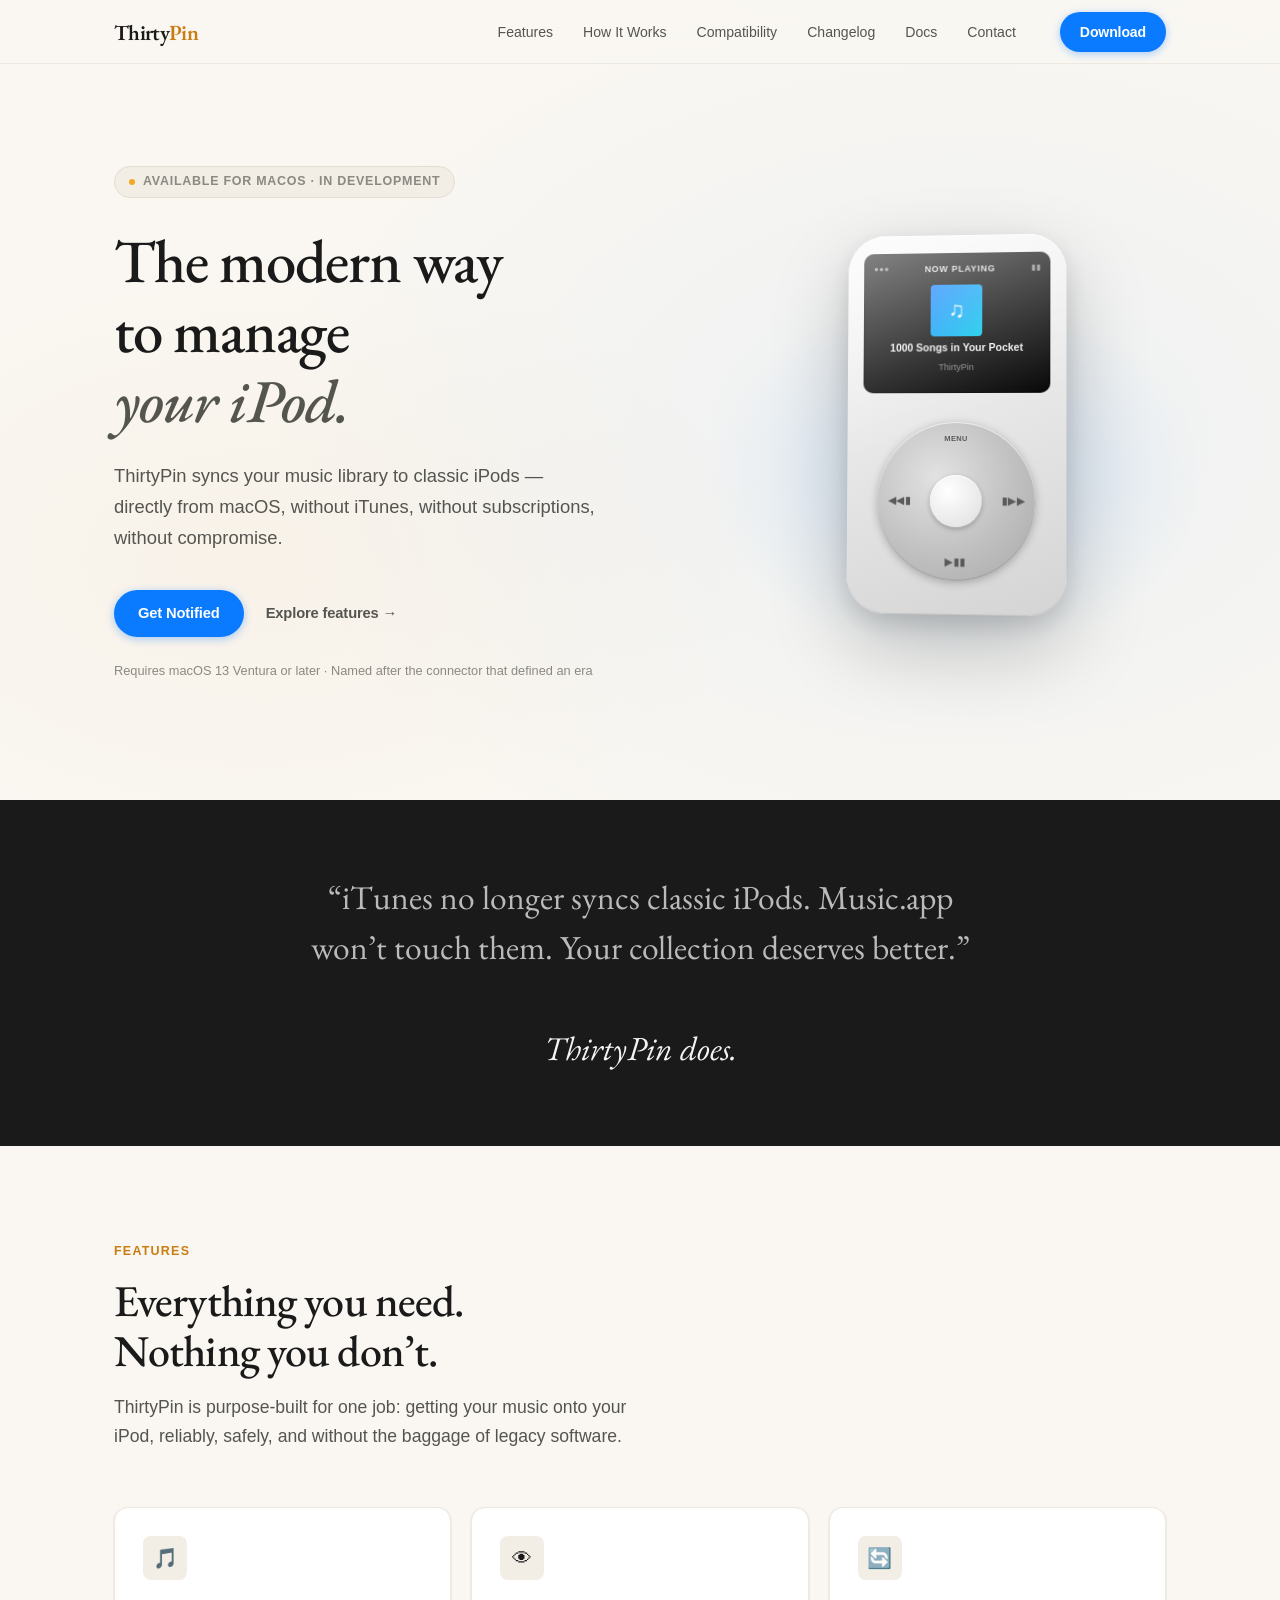
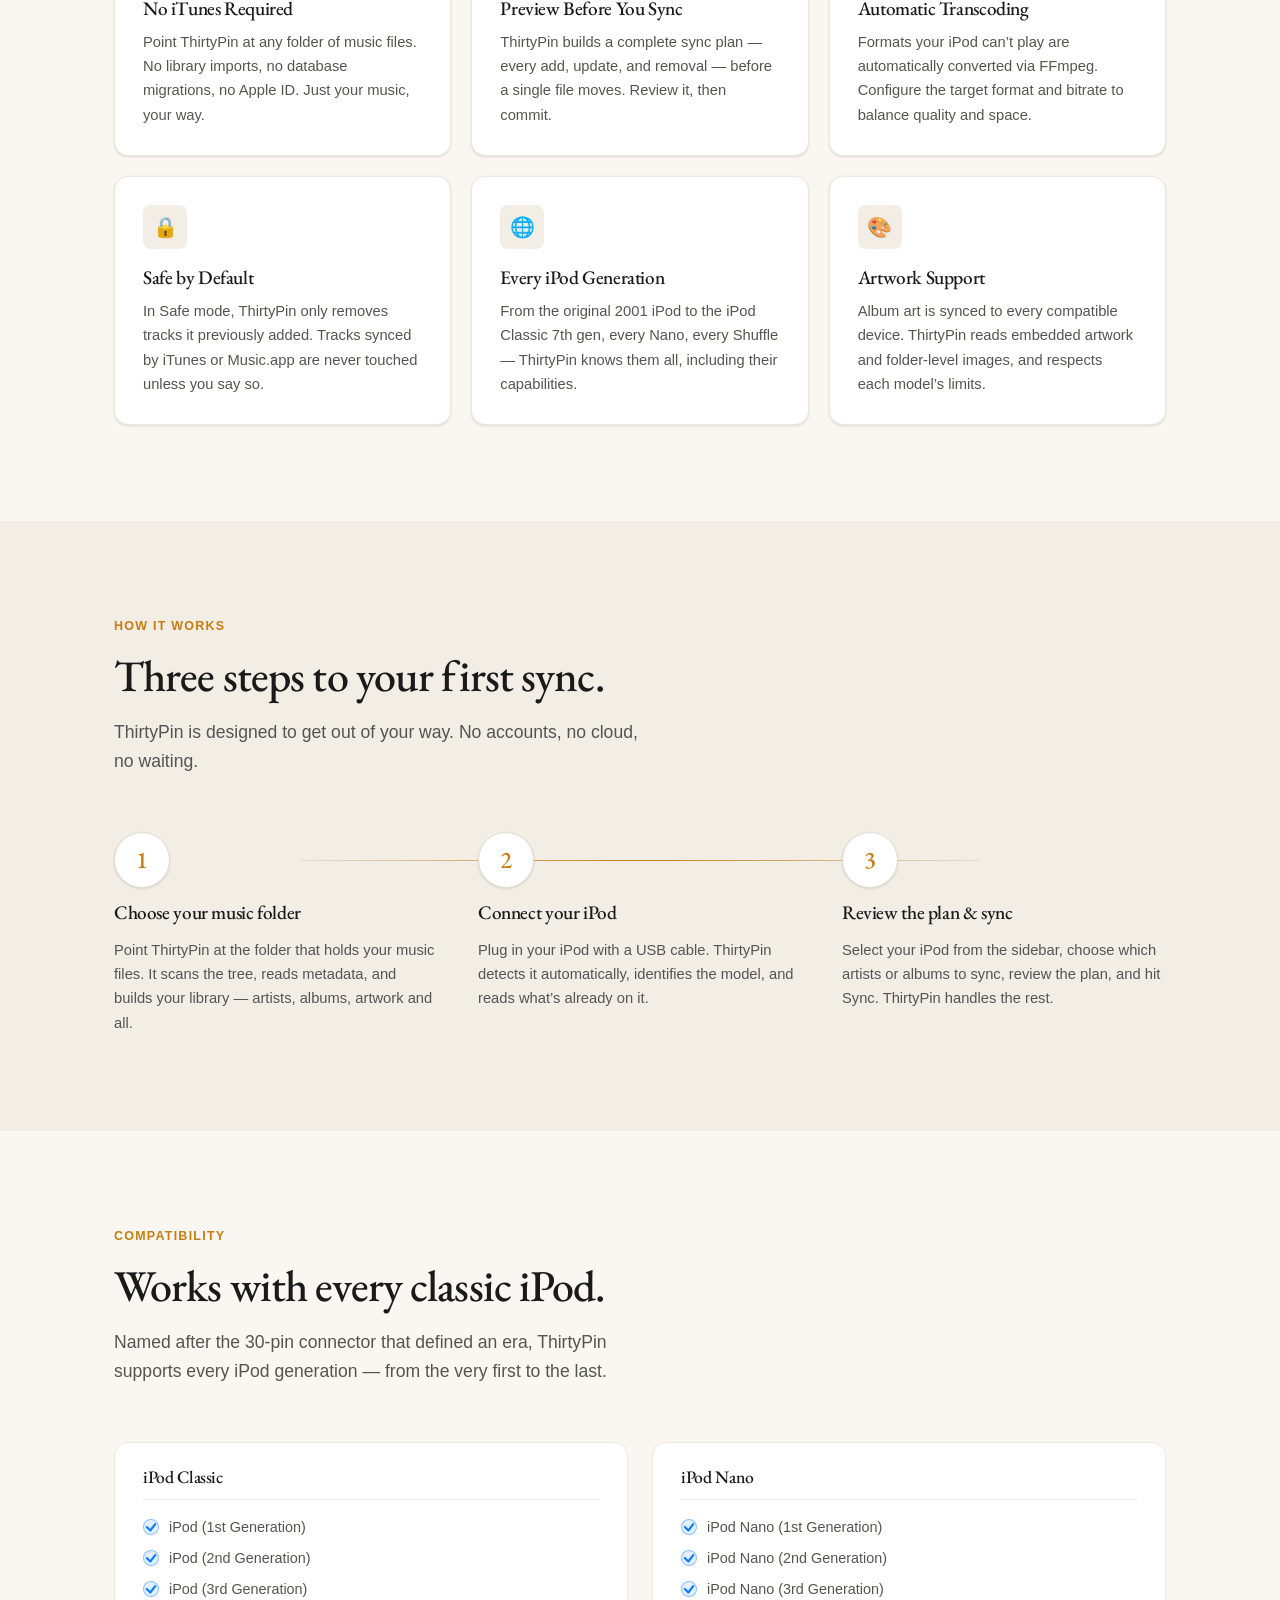
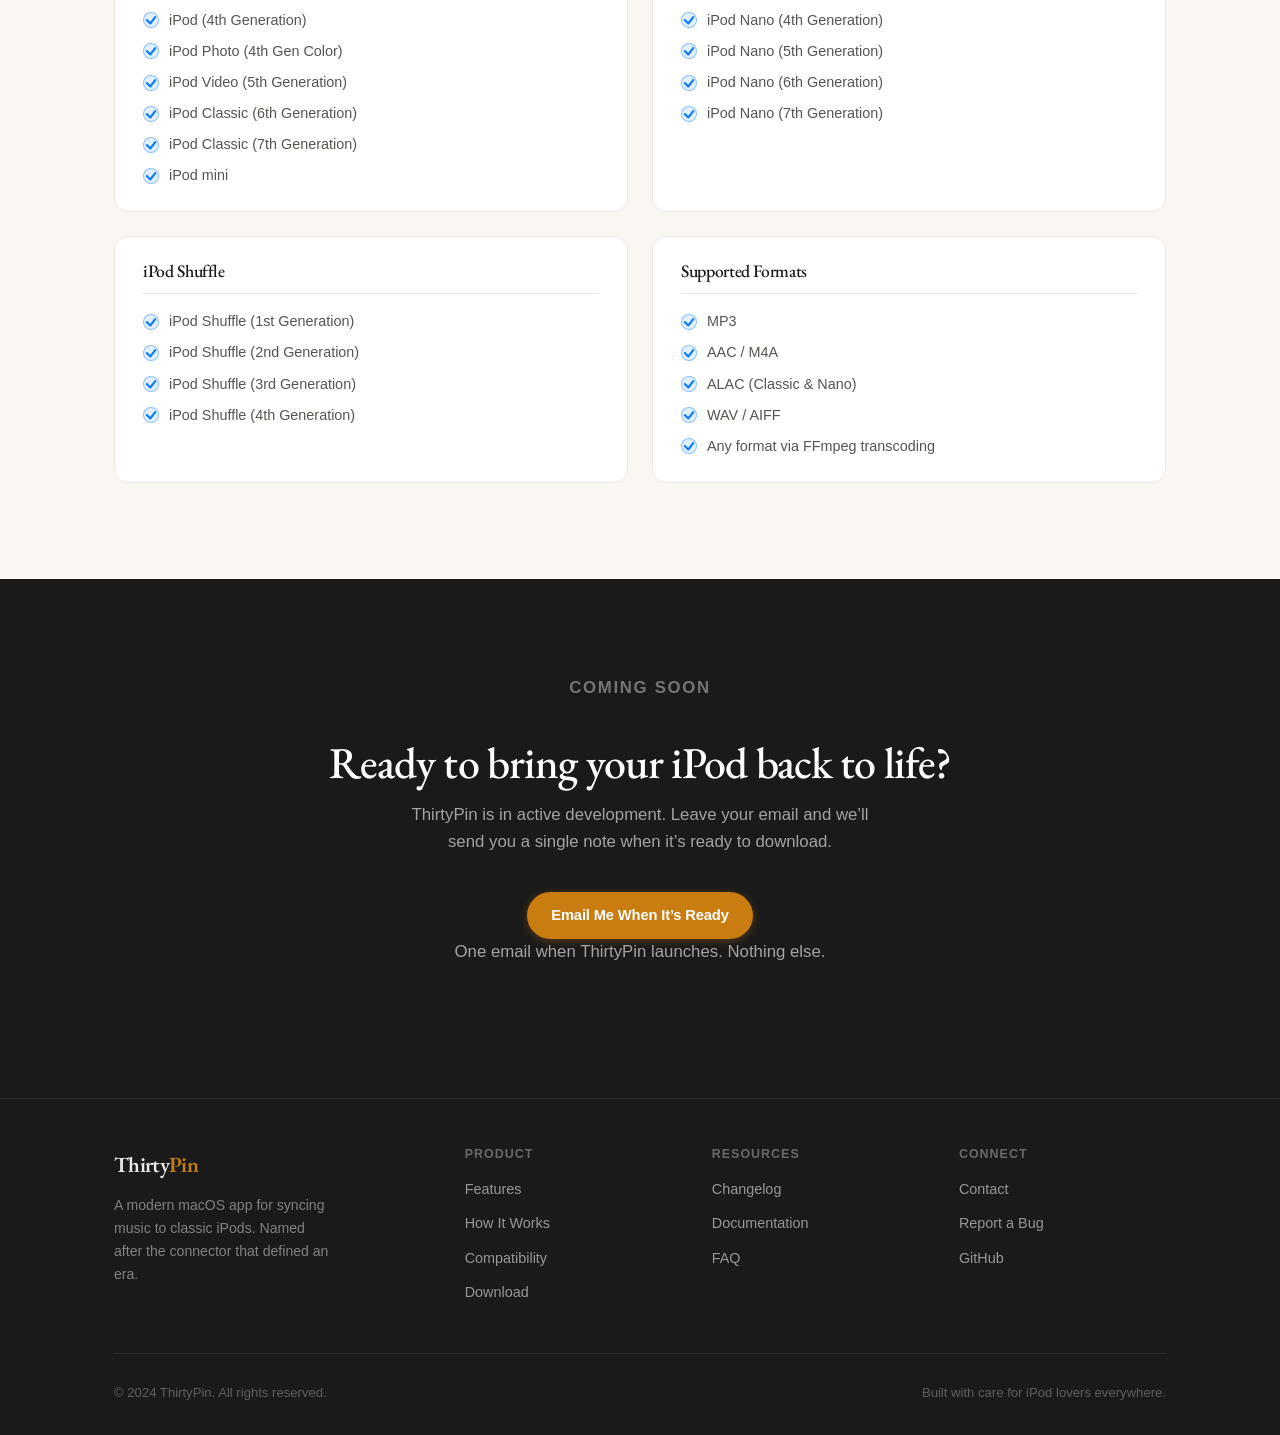
==== commit 2f7dd16f: "Update wheel labels in index.html" ====
--- a/index.html
+++ b/index.html
@@ -106,9 +106,9 @@
             <div class="ipod-controls">
               <div class="ipod-wheel">
                 <span class="wheel-label top">MENU</span>
-                <span class="wheel-label right">&#9654;&#9654;</span>
-                <span class="wheel-label bottom">&#9654;&#10073;&#10073;</span>
-                <span class="wheel-label left">&#10073;&#10073;&#9664;</span>
+                <span class="wheel-label right">&#9646;&#9654;&#9654;</span>
+                <span class="wheel-label bottom">&#9654;&#9646;&#9646;</span>
+                <span class="wheel-label left">&#9664;&#9664;&#9646;</span>
                 <div class="wheel-center"></div>
               </div>
             </div>
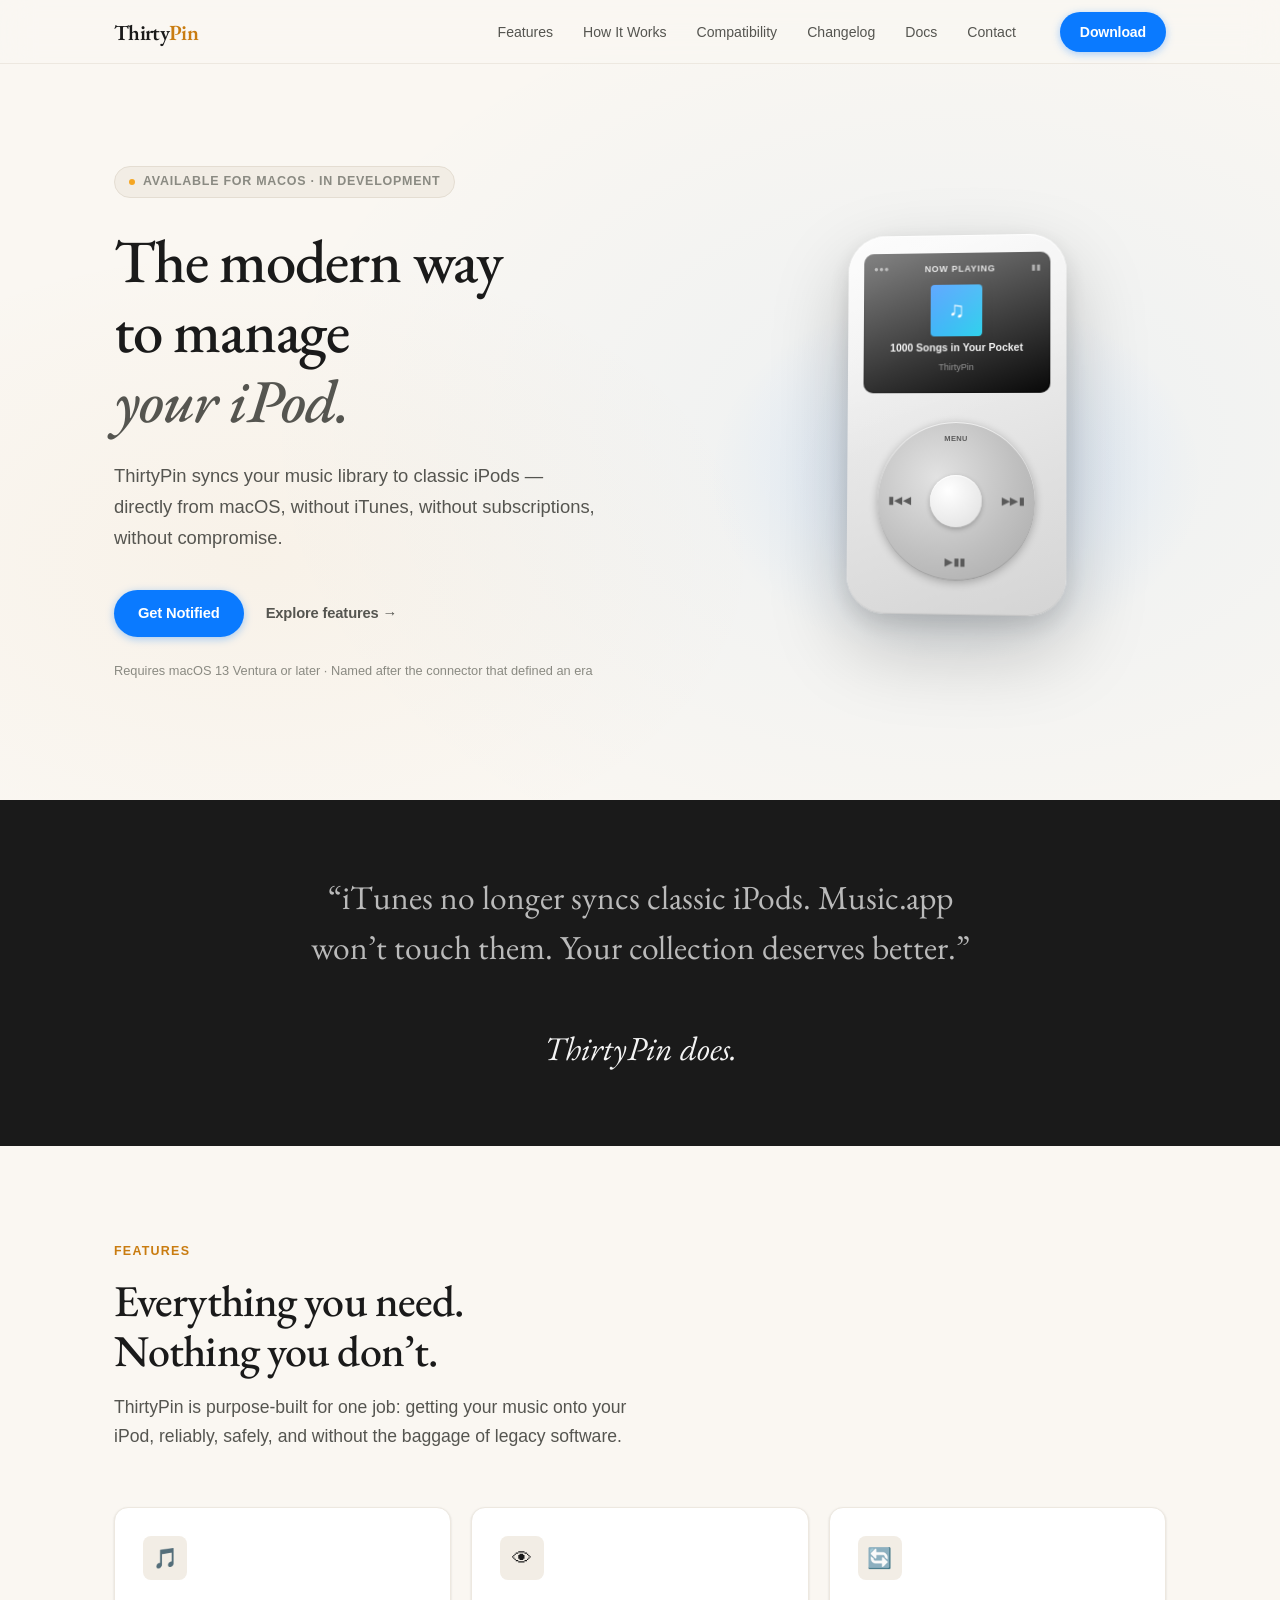
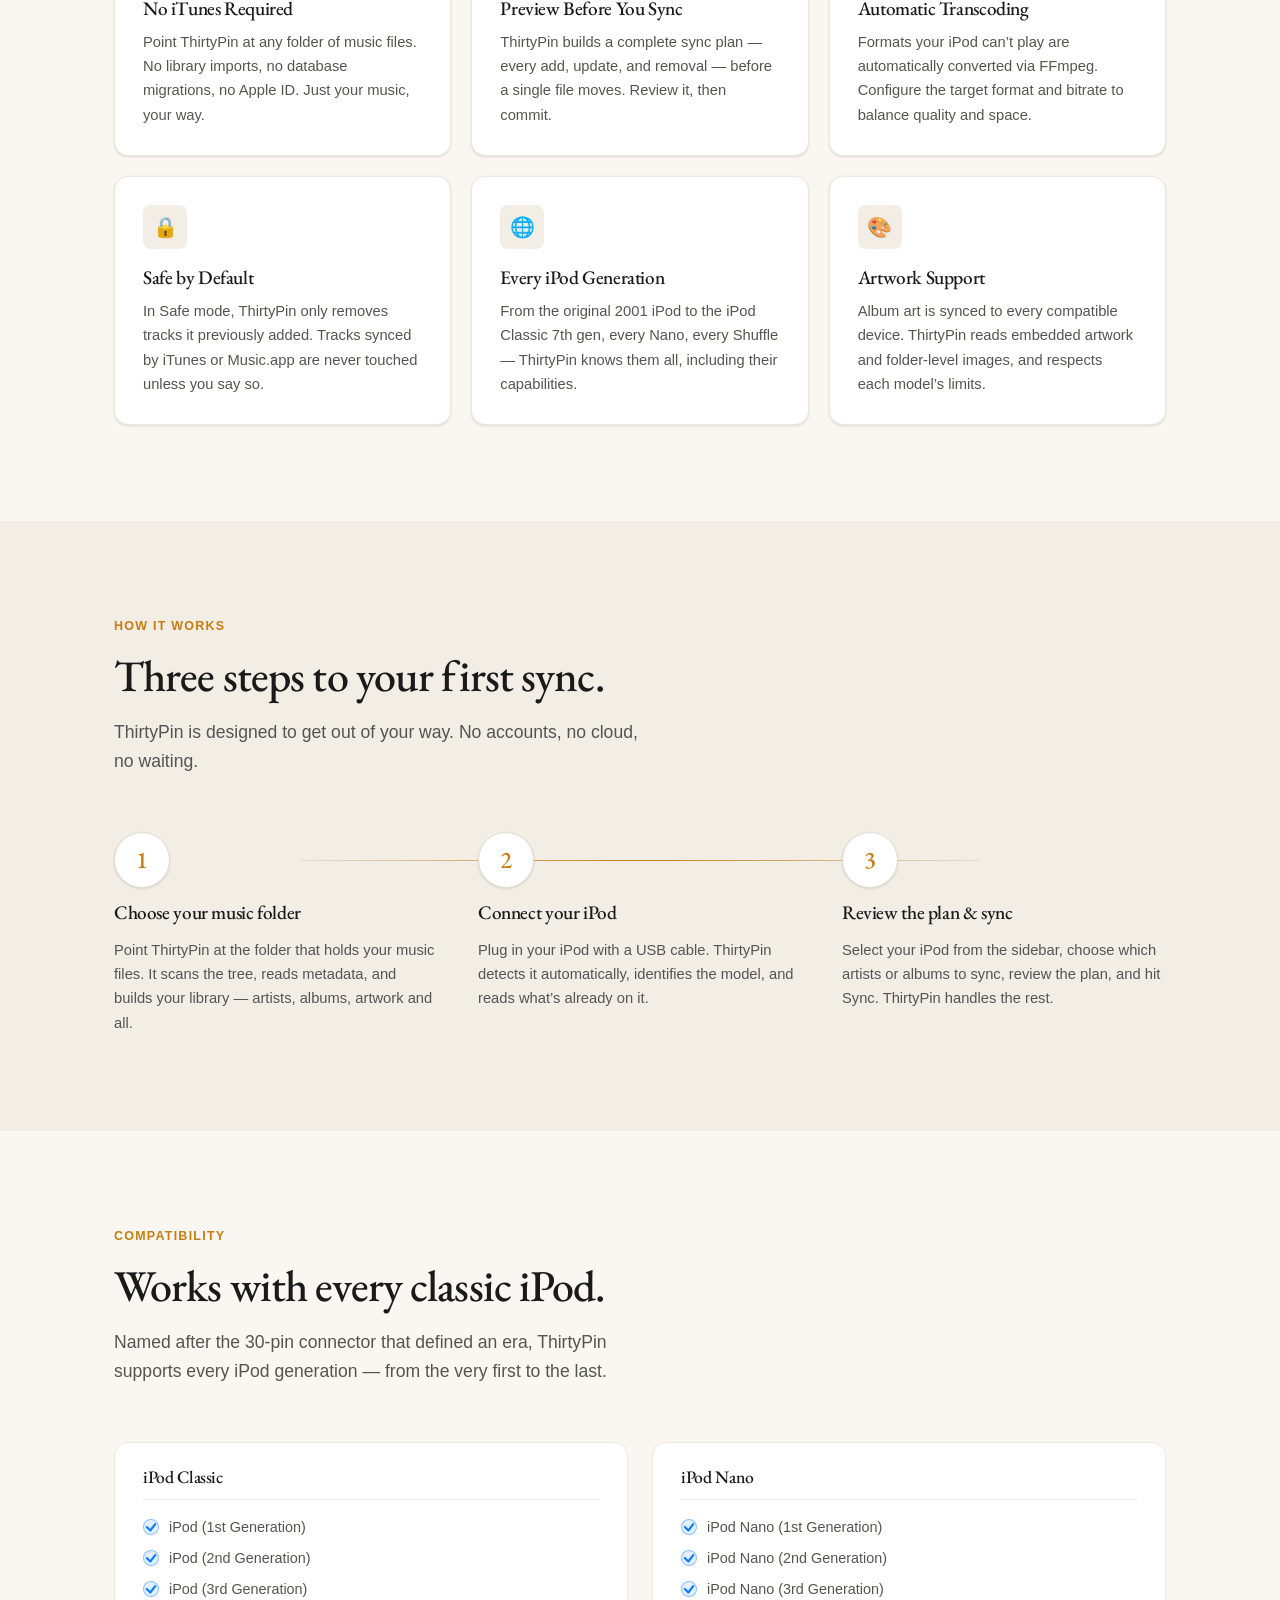
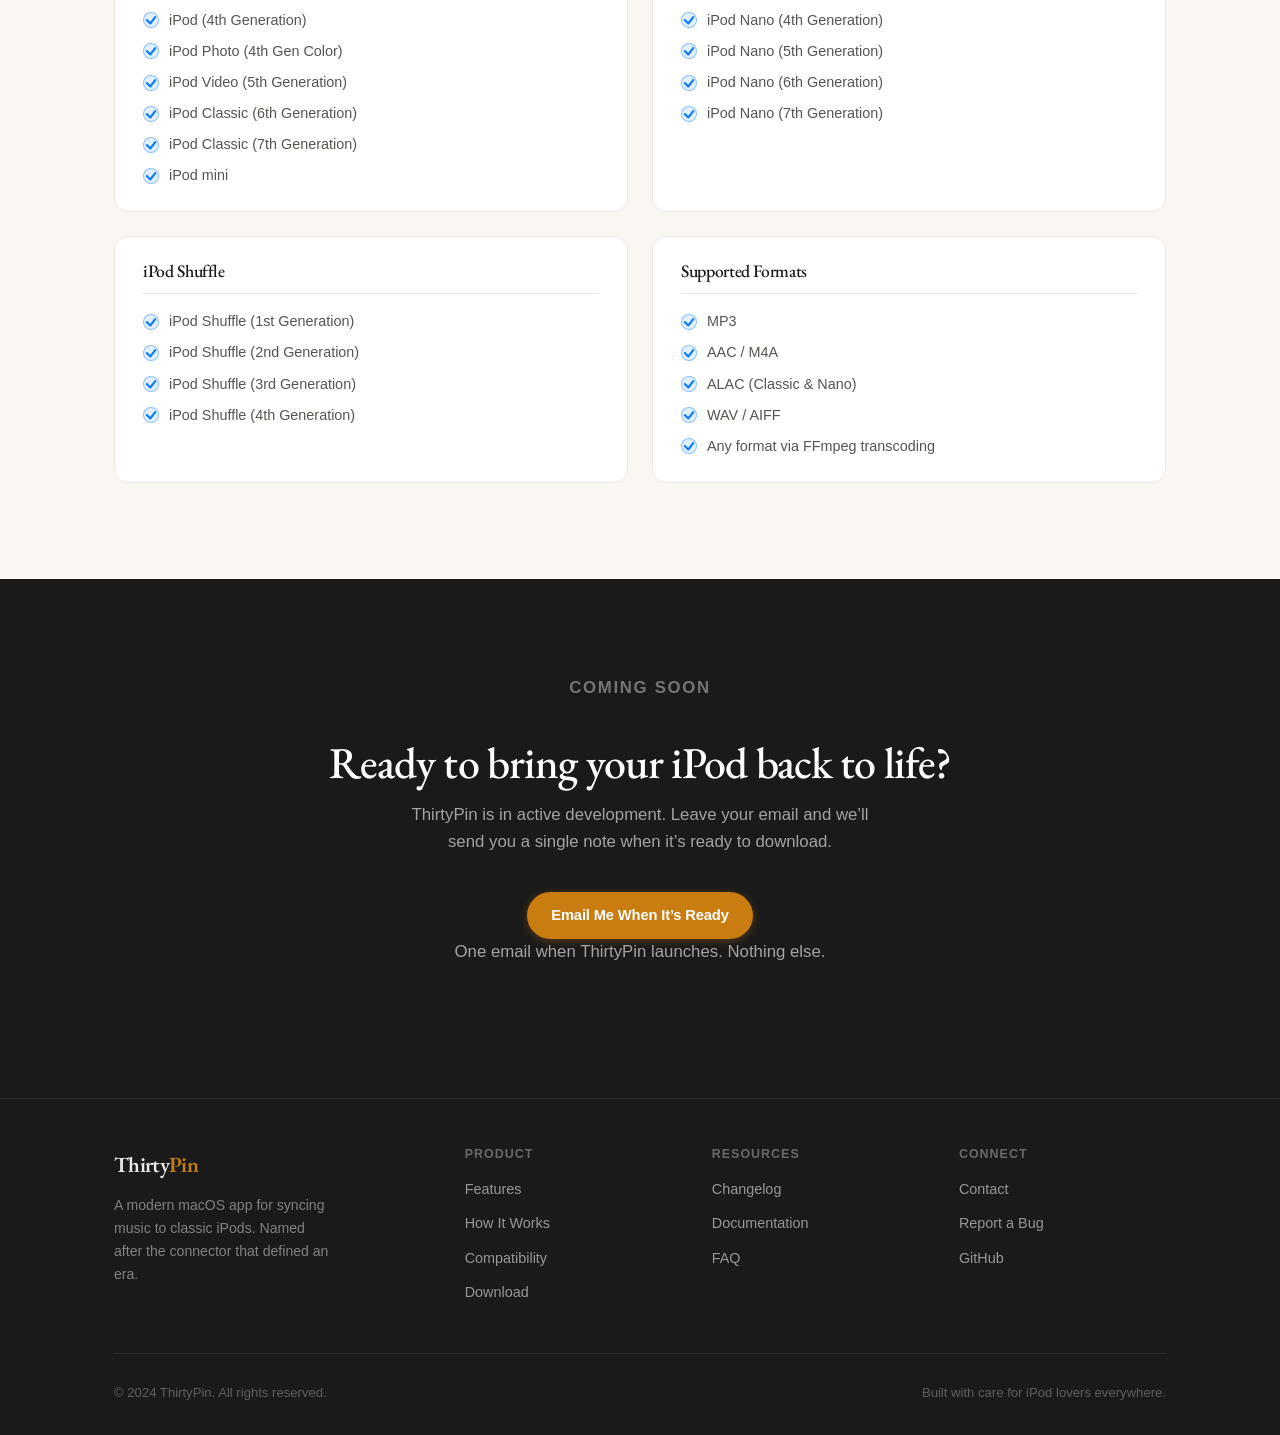
==== commit 877d83cd: "Update wheel labels in index.html" ====
--- a/index.html
+++ b/index.html
@@ -106,9 +106,9 @@
             <div class="ipod-controls">
               <div class="ipod-wheel">
                 <span class="wheel-label top">MENU</span>
-                <span class="wheel-label right">&#9646;&#9654;&#9654;</span>
+                <span class="wheel-label right">&#9654;&#9654;&#9646;</span>
                 <span class="wheel-label bottom">&#9654;&#9646;&#9646;</span>
-                <span class="wheel-label left">&#9664;&#9664;&#9646;</span>
+                <span class="wheel-label left">&#9646;&#9664;&#9664;</span>
                 <div class="wheel-center"></div>
               </div>
             </div>
